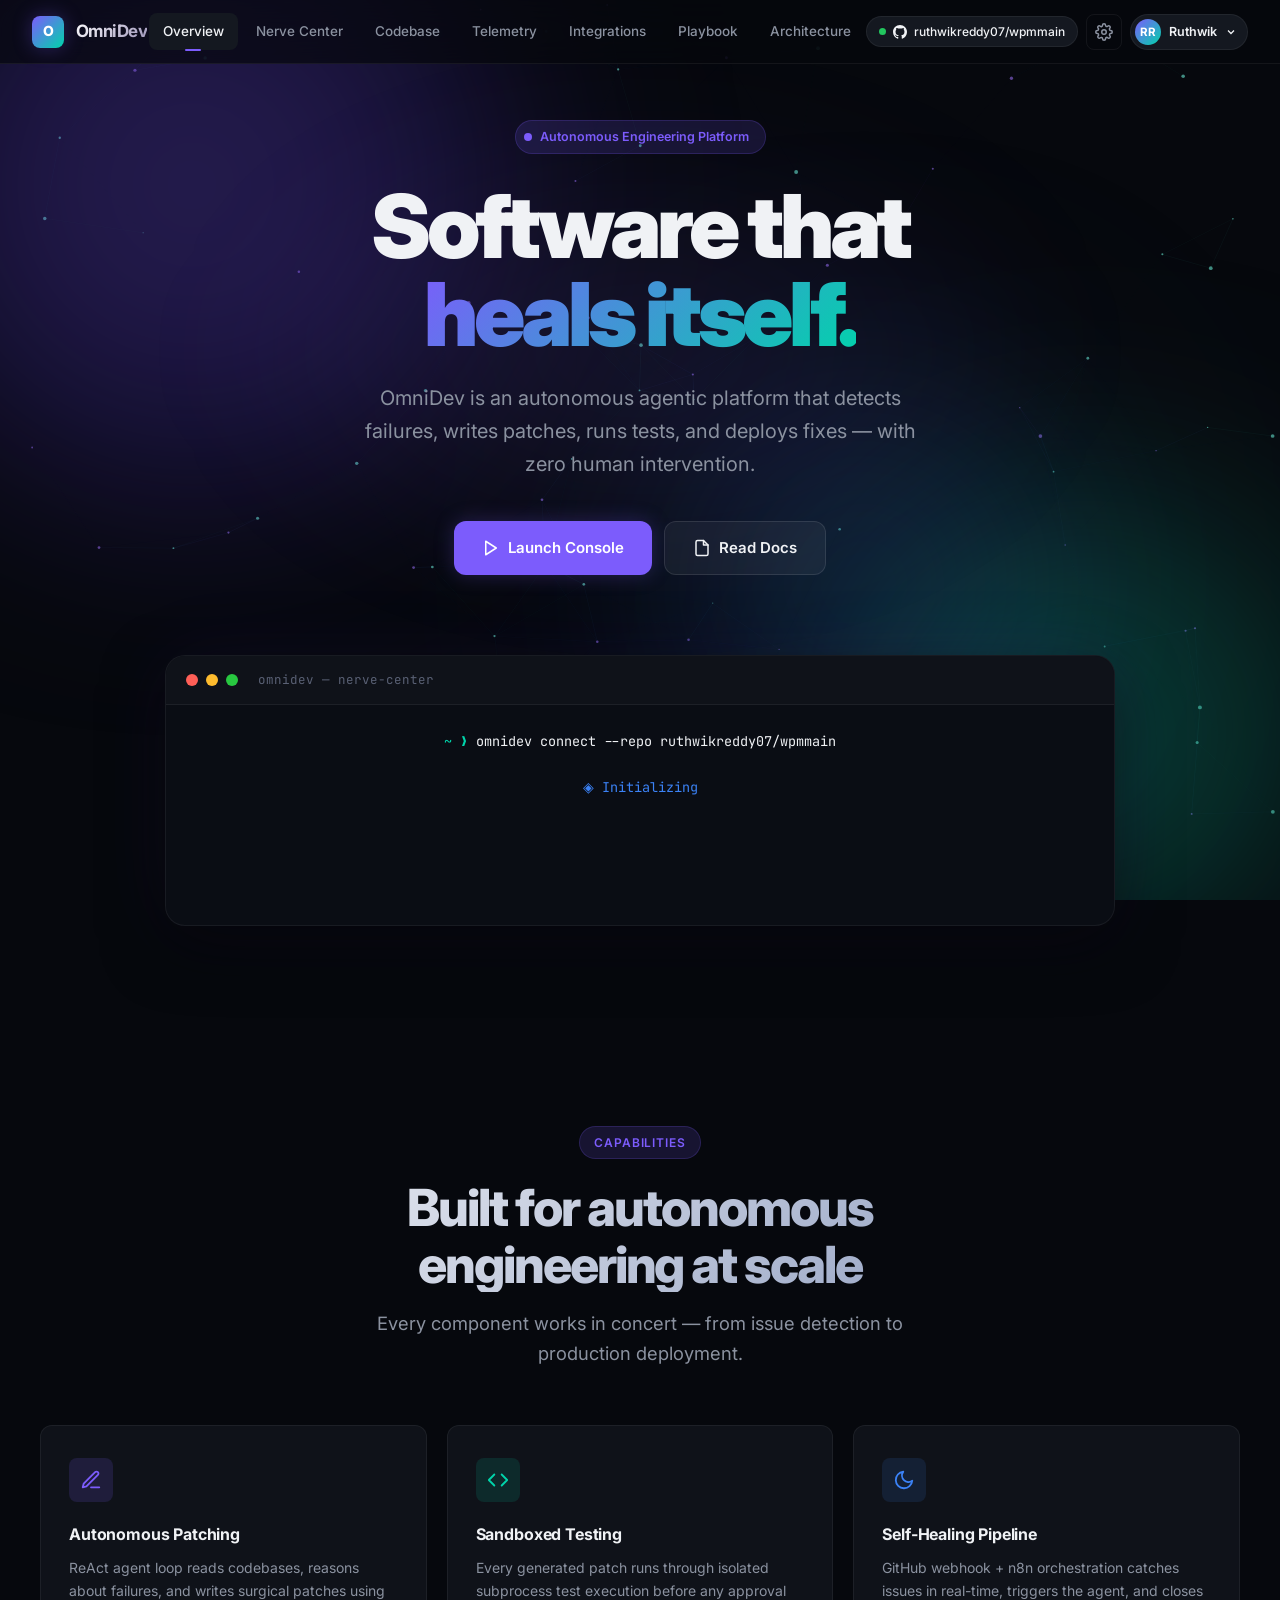
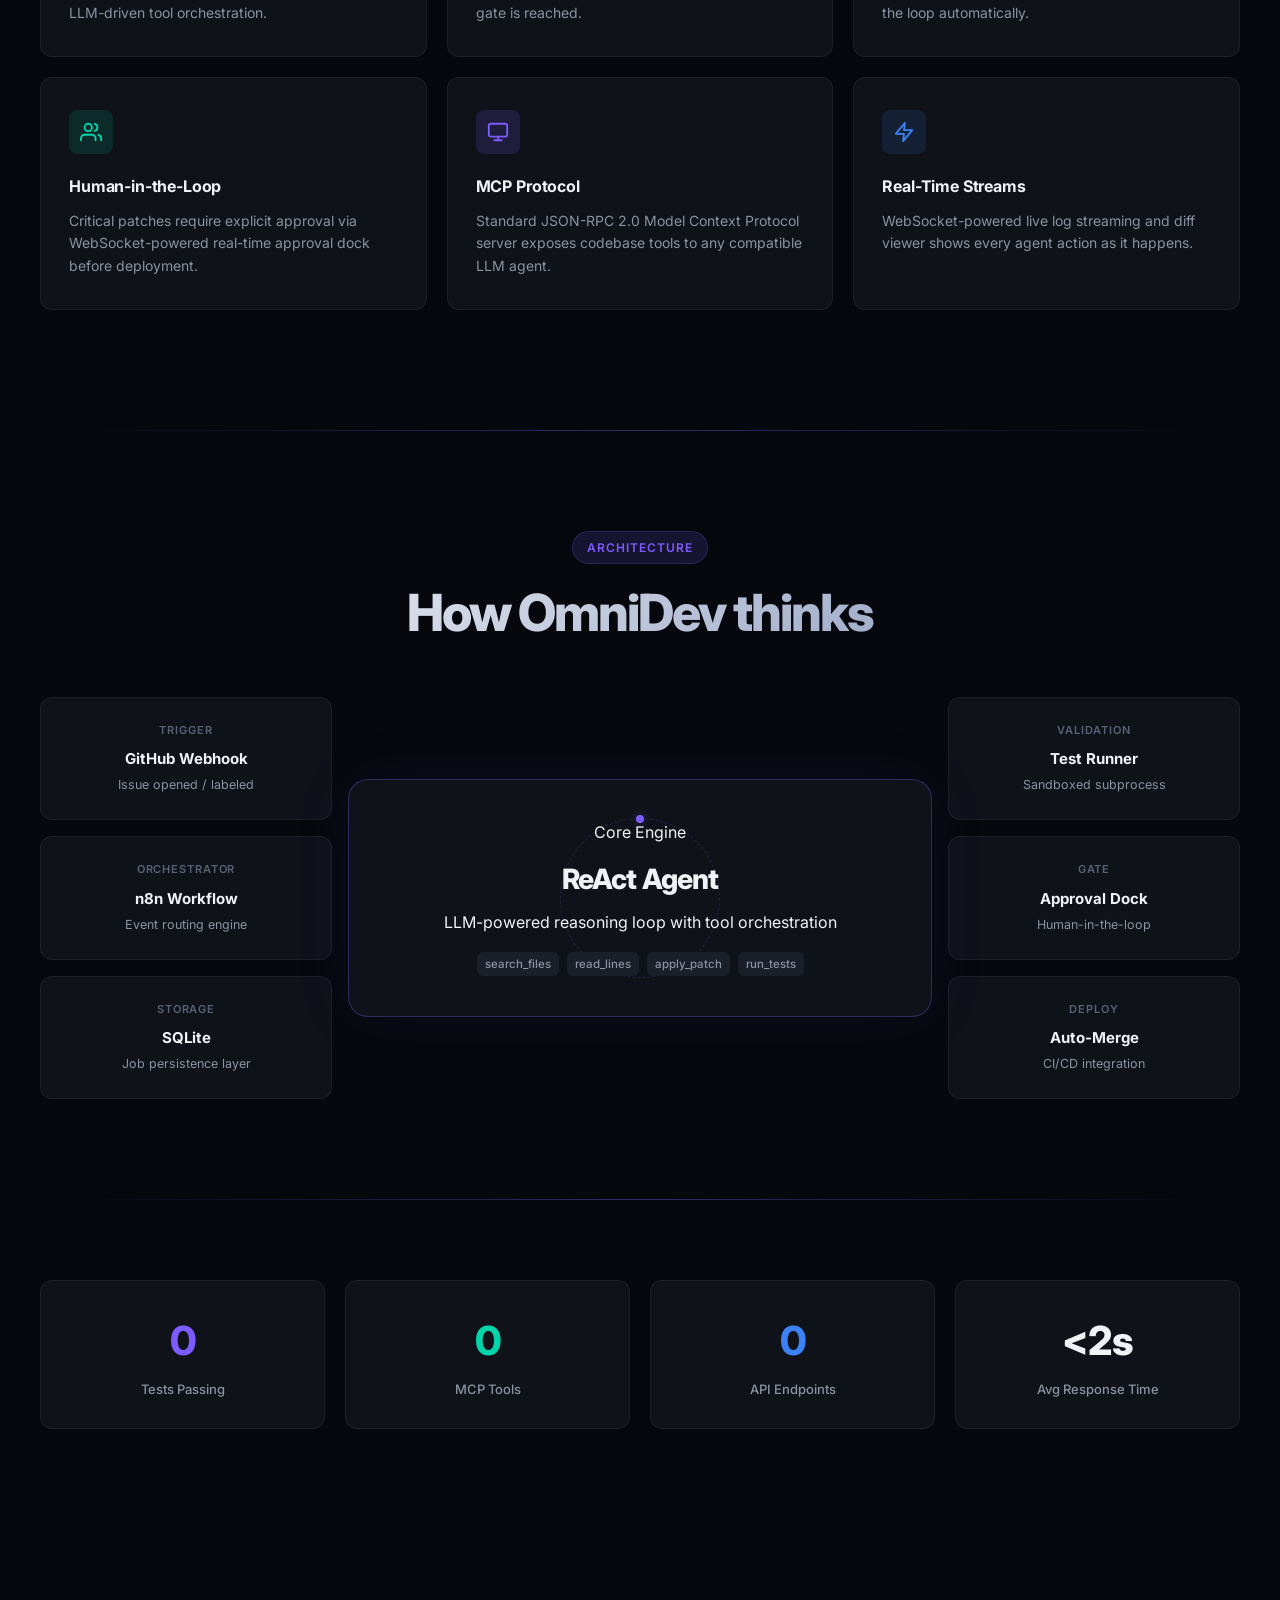
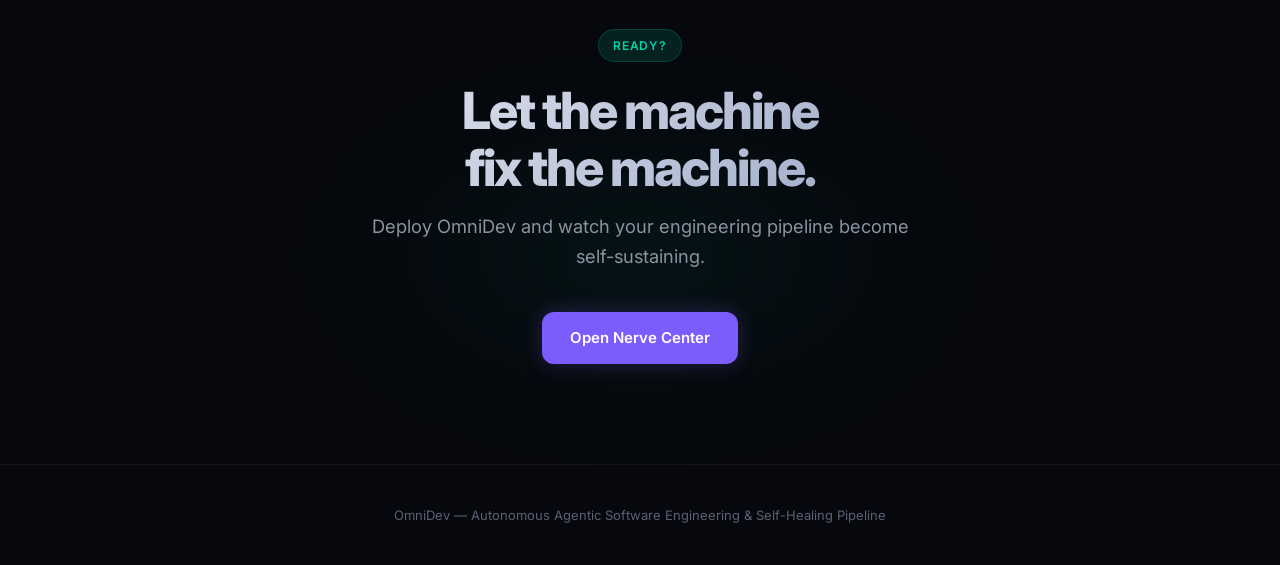
==== static/index.html @ 674824b5 "first commit" ====
<!DOCTYPE html>
<html lang="en">
<head>
<meta charset="UTF-8">
<meta name="viewport" content="width=device-width, initial-scale=1.0">
<title>OmniDev — Autonomous Agentic Software Engineering</title>
<link rel="stylesheet" href="/static/aurora.css">
<style>
.hero {
  min-height: 100vh; display: flex; flex-direction: column;
  align-items: center; justify-content: center; text-align: center;
  padding: 120px 32px 80px; position: relative;
}
.hero-glow {
  position: absolute; top: 10%; left: 50%; transform: translateX(-50%);
  width: 70vw; height: 500px;
  background: radial-gradient(ellipse, rgba(124,92,252,0.12) 0%, transparent 70%);
  filter: blur(60px); pointer-events: none;
}
.hero-badge {
  display: inline-flex; align-items: center; gap: 8px;
  padding: 6px 16px 6px 8px; border-radius: 999px;
  background: var(--accent-soft); border: 1px solid rgba(124,92,252,0.2);
  font-size: 12.5px; font-weight: 600; color: var(--accent);
  margin-bottom: 28px;
  animation: fadeInUp 0.6s var(--ease-out) both;
}
.hero-badge .dot { width: 8px; height: 8px; border-radius: 50%; background: var(--accent); animation: pulse-dot 2s ease infinite; }
.hero h1 {
  font-size: clamp(3rem, 7vw, 5.5rem); font-weight: 900;
  letter-spacing: -0.05em; line-height: 1.0;
  max-width: 900px; margin-bottom: 24px;
  animation: fadeInUp 0.6s var(--ease-out) 0.1s both;
}
.hero h1 .accent-word {
  background: linear-gradient(135deg, var(--accent) 0%, #00d4aa 50%, var(--accent-3) 100%);
  background-size: 200% 200%; animation: gradient-shift 6s ease infinite;
  -webkit-background-clip: text; -webkit-text-fill-color: transparent; background-clip: text;
}
.hero .hero-sub {
  font-size: clamp(1rem, 1.8vw, 1.25rem); color: var(--text-secondary);
  max-width: 580px; line-height: 1.65; margin-bottom: 40px;
  animation: fadeInUp 0.6s var(--ease-out) 0.2s both;
}
.hero-actions {
  display: flex; gap: 12px; flex-wrap: wrap; justify-content: center;
  animation: fadeInUp 0.6s var(--ease-out) 0.3s both;
}
.hero-visual {
  margin-top: 80px; width: 100%; max-width: 950px;
  position: relative;
  animation: fadeInUp 0.8s var(--ease-out) 0.5s both;
}
.terminal-window {
  background: var(--surface-0); border: 1px solid var(--border-subtle);
  border-radius: var(--radius-lg); overflow: hidden;
  box-shadow: var(--shadow-lg), 0 0 80px rgba(124,92,252,0.08);
}
.terminal-bar {
  display: flex; align-items: center; gap: 8px;
  padding: 14px 20px; background: var(--surface-1);
  border-bottom: 1px solid var(--border-subtle);
}
.terminal-dot { width: 12px; height: 12px; border-radius: 50%; }
.terminal-dot-r { background: #ff5f57; }
.terminal-dot-y { background: #febc2e; }
.terminal-dot-g { background: #28c840; }
.terminal-title { margin-left: 12px; font-size: 12.5px; color: var(--text-tertiary); font-family: var(--font-mono); }
.terminal-body {
  padding: 24px 28px; font-family: var(--font-mono); font-size: 13.5px;
  line-height: 1.8; color: var(--text-secondary); min-height: 220px;
}
.terminal-body .prompt { color: var(--accent-2); }
.terminal-body .cmd { color: var(--text-primary); }
.terminal-body .output { color: var(--text-tertiary); }
.terminal-body .success { color: var(--success); }
.terminal-body .info { color: var(--accent-3); }
.cursor-blink {
  display: inline-block; width: 8px; height: 17px;
  background: var(--accent); margin-left: 2px; vertical-align: text-bottom;
  animation: typing-cursor 1s step-end infinite;
}

.features-section { padding: 120px 0; position: relative; }
.features-grid {
  display: grid; grid-template-columns: repeat(3, 1fr); gap: 20px;
  margin-top: 56px;
}
.feature-card {
  background: var(--surface-1); border: 1px solid var(--border-subtle);
  border-radius: var(--radius-md); padding: 32px 28px;
  position: relative; overflow: hidden;
  transition: all var(--transition-base);
}
.feature-card:hover {
  border-color: var(--border-mid); transform: translateY(-4px);
  box-shadow: var(--shadow-md);
}
.feature-card .feature-icon {
  width: 44px; height: 44px; border-radius: var(--radius-sm);
  display: flex; align-items: center; justify-content: center;
  margin-bottom: 20px; position: relative;
}
.feature-card .feature-icon svg { width: 22px; height: 22px; }
.feature-card .feature-icon.purple { background: var(--accent-soft); color: var(--accent); }
.feature-card .feature-icon.teal { background: var(--accent-2-soft); color: var(--accent-2); }
.feature-card .feature-icon.blue { background: rgba(59,130,246,0.12); color: var(--accent-3); }
.feature-card h3 {
  font-size: 16px; font-weight: 700; margin-bottom: 10px; letter-spacing: -0.01em;
}
.feature-card p { font-size: 14px; color: var(--text-secondary); line-height: 1.6; }
.feature-card .feature-shine {
  position: absolute; top: 0; left: -100%; width: 60%; height: 100%;
  background: linear-gradient(90deg, transparent, rgba(255,255,255,0.03), transparent);
  transition: left 0.6s var(--ease-out);
}
.feature-card:hover .feature-shine { left: 120%; }

.arch-section { padding: 100px 0; }
.arch-visual {
  margin-top: 56px;
  display: grid; grid-template-columns: 1fr 2fr 1fr; gap: 16px;
  align-items: center;
}
.arch-node {
  background: var(--surface-1); border: 1px solid var(--border-subtle);
  border-radius: var(--radius-md); padding: 24px 20px; text-align: center;
  transition: all var(--transition-base);
}
.arch-node:hover { border-color: var(--accent); box-shadow: 0 0 20px var(--accent-soft); transform: scale(1.02); }
.arch-node .node-label { font-size: 11px; font-weight: 600; text-transform: uppercase; letter-spacing: 0.08em; color: var(--text-tertiary); margin-bottom: 8px; }
.arch-node .node-title { font-size: 15px; font-weight: 700; margin-bottom: 4px; }
.arch-node .node-desc { font-size: 12.5px; color: var(--text-secondary); }
.arch-center {
  background: var(--surface-1); border: 1px solid rgba(124,92,252,0.3);
  border-radius: var(--radius-lg); padding: 40px; text-align: center;
  position: relative;
  box-shadow: 0 0 60px rgba(124,92,252,0.08);
}
.arch-center .orbit-ring {
  position: absolute; top: 50%; left: 50%; transform: translate(-50%, -50%);
  width: 160px; height: 160px; border: 1px dashed rgba(124,92,252,0.2);
  border-radius: 50%;
}
.arch-center .orbit-dot {
  width: 8px; height: 8px; border-radius: 50%; background: var(--accent);
  position: absolute; top: -4px; left: 50%; margin-left: -4px;
  animation: orbit 8s linear infinite;
  box-shadow: 0 0 10px var(--accent-glow);
}
.arch-col { display: flex; flex-direction: column; gap: 16px; }

.stats-section { padding: 80px 0; }
.stats-row {
  display: grid; grid-template-columns: repeat(4, 1fr); gap: 20px;
}
.stat-card {
  background: var(--surface-1); border: 1px solid var(--border-subtle);
  border-radius: var(--radius-md); padding: 28px 24px; text-align: center;
  transition: all var(--transition-base);
}
.stat-card:hover { border-color: var(--border-mid); transform: translateY(-2px); }
.stat-card .stat-number {
  font-size: 2.5rem; font-weight: 800; letter-spacing: -0.03em;
  margin-bottom: 6px;
}
.stat-card .stat-number.purple { color: var(--accent); }
.stat-card .stat-number.teal { color: var(--accent-2); }
.stat-card .stat-number.blue { color: var(--accent-3); }
.stat-card .stat-number.white { color: var(--text-primary); }
.stat-card .stat-label { font-size: 13px; color: var(--text-secondary); font-weight: 500; }

.cta-section { padding: 120px 0 100px; text-align: center; position: relative; }
.cta-glow {
  position: absolute; bottom: 10%; left: 50%; transform: translateX(-50%);
  width: 50vw; height: 300px;
  background: radial-gradient(ellipse, rgba(0,212,170,0.08) 0%, transparent 70%);
  filter: blur(60px); pointer-events: none;
}

.footer {
  border-top: 1px solid var(--border-subtle);
  padding: 40px 0; text-align: center;
}
.footer p { font-size: 13px; color: var(--text-tertiary); }
.footer a { color: var(--text-secondary); }

@media (max-width: 1024px) {
  .features-grid { grid-template-columns: repeat(2, 1fr); }
  .arch-visual { grid-template-columns: 1fr; }
  .stats-row { grid-template-columns: repeat(2, 1fr); }
}
@media (max-width: 768px) {
  .features-grid { grid-template-columns: 1fr; }
  .stats-row { grid-template-columns: 1fr; }
  .hero { padding: 100px 20px 60px; }
}
</style>
</head>
<body>

<canvas id="aurora-bg"></canvas>

<div class="aurora-mesh">
  <div class="blob blob-1"></div>
  <div class="blob blob-2"></div>
  <div class="blob blob-3"></div>
</div>

<div class="page-wrapper">
  <nav class="topbar">
    <a href="/" class="topbar-brand">
      <div class="brand-icon">O</div>
      <span class="brand-name">OmniDev</span>
    </a>
    <div class="topbar-nav">
      <a href="/" class="active">Overview</a>
      <a href="/console">Nerve Center</a>
      <a href="/workspace">Codebase</a>
      <a href="/analytics">Telemetry</a>
      <a href="/integrations">Integrations</a>
      <a href="/rules">Playbook</a>
      <a href="/docs">Architecture</a>
    </div>
    <div class="topbar-actions">
      <a href="https://github.com/ruthwikreddy07/wpmmain" target="_blank" class="repo-pill" id="landing-repo-pill" title="Connected GitHub Target">
        <span class="badge-dot"></span>
        <svg width="14" height="14" viewBox="0 0 24 24" fill="currentColor"><path d="M12 0c-6.626 0-12 5.373-12 12 0 5.302 3.438 9.8 8.207 11.387.599.111.793-.261.793-.577v-2.234c-3.338.726-4.033-1.416-4.033-1.416-.546-1.387-1.333-1.756-1.333-1.756-1.089-.745.083-.729.083-.729 1.205.084 1.839 1.237 1.839 1.237 1.07 1.834 2.807 1.304 3.492.997.107-.775.418-1.305.762-1.604-2.665-.305-5.467-1.334-5.467-5.931 0-1.311.469-2.381 1.236-3.221-.124-.303-.535-1.524.117-3.176 0 0 1.008-.322 3.301 1.23.957-.266 1.983-.399 3.003-.404 1.02.005 2.047.138 3.006.404 2.291-1.552 3.297-1.23 3.297-1.23.653 1.653.242 2.874.118 3.176.77.84 1.235 1.911 1.235 3.221 0 4.609-2.807 5.624-5.479 5.921.43.372.823 1.102.823 2.222v3.293c0 .319.192.694.801.576 4.765-1.589 8.199-6.086 8.199-11.386 0-6.627-5.373-12-12-12z"/></svg>
        <span>ruthwikreddy07/wpmmain</span>
      </a>
      <a href="/settings" class="btn-icon" title="Platform Settings"><svg width="18" height="18" viewBox="0 0 24 24" fill="none" stroke="currentColor" stroke-width="2" stroke-linecap="round" stroke-linejoin="round"><circle cx="12" cy="12" r="3"/><path d="M19.4 15a1.65 1.65 0 0 0 .33 1.82l.06.06a2 2 0 0 1 0 2.83 2 2 0 0 1-2.83 0l-.06-.06a1.65 1.65 0 0 0-1.82-.33 1.65 1.65 0 0 0-1 1.51V21a2 2 0 0 1-2 2 2 2 0 0 1-2-2v-.09A1.65 1.65 0 0 0 9 19.4a1.65 1.65 0 0 0-1.82.33l-.06.06a2 2 0 0 1-2.83 0 2 2 0 0 1 0-2.83l.06-.06A1.65 1.65 0 0 0 4.68 15a1.65 1.65 0 0 0-1.51-1H3a2 2 0 0 1-2-2 2 2 0 0 1 2-2h.09A1.65 1.65 0 0 0 4.6 9a1.65 1.65 0 0 0-.33-1.82l-.06-.06a2 2 0 0 1 0-2.83 2 2 0 0 1 2.83 0l.06.06A1.65 1.65 0 0 0 9 4.68a1.65 1.65 0 0 0 1-1.51V3a2 2 0 0 1 2-2 2 2 0 0 1 2 2v.09a1.65 1.65 0 0 0 1 1.51 1.65 1.65 0 0 0 1.82-.33l.06-.06a2 2 0 0 1 2.83 0 2 2 0 0 1 0 2.83l-.06.06A1.65 1.65 0 0 0 19.4 9a1.65 1.65 0 0 0 1.51 1H21a2 2 0 0 1 2 2 2 2 0 0 1-2 2h-.09a1.65 1.65 0 0 0-1.51 1z"/></svg></a>
      <div class="user-profile-menu">
        <button class="user-avatar-btn" onclick="toggleUserDropdown(event)">
          <div class="user-avatar-circle">RR</div>
          <span style="font-size:12.5px;font-weight:600;">Ruthwik</span>
          <svg width="12" height="12" viewBox="0 0 24 24" fill="none" stroke="currentColor" stroke-width="2.5"><polyline points="6 9 12 15 18 9"/></svg>
        </button>
        <div id="user-dropdown-panel" class="dropdown-panel" style="display:none;">
          <div style="padding:6px 8px 10px;border-bottom:1px solid var(--border-subtle);margin-bottom:8px;">
            <div style="font-size:13.5px;font-weight:700;">D. Ruthwik Reddy</div>
            <div style="font-size:11.5px;color:var(--text-tertiary);">ruthwikreddy07 • Admin</div>
            <div style="margin-top:6px;"><span class="badge badge-success"><span class="badge-dot"></span>Connected to wpmmain</span></div>
          </div>
          <a href="/settings" class="dropdown-item"><svg width="14" height="14" viewBox="0 0 24 24" fill="none" stroke="currentColor" stroke-width="2"><path d="M20 21v-2a4 4 0 0 0-4-4H8a4 4 0 0 0-4 4v2"/><circle cx="12" cy="7" r="4"/></svg> Account Profile</a>
          <a href="/settings" class="dropdown-item"><svg width="14" height="14" viewBox="0 0 24 24" fill="none" stroke="currentColor" stroke-width="2"><rect x="3" y="11" width="18" height="11" rx="2" ry="2"/><path d="M7 11V7a5 5 0 0 1 10 0v4"/></svg> Repository &amp; Keys</a>
          <a href="https://github.com/ruthwikreddy07/wpmmain" target="_blank" class="dropdown-item"><svg width="14" height="14" viewBox="0 0 24 24" fill="currentColor"><path d="M12 0c-6.626 0-12 5.373-12 12 0 5.302 3.438 9.8 8.207 11.387.599.111.793-.261.793-.577v-2.234c-3.338.726-4.033-1.416-4.033-1.416-.546-1.387-1.333-1.756-1.333-1.756-1.089-.745.083-.729.083-.729 1.205.084 1.839 1.237 1.839 1.237 1.07 1.834 2.807 1.304 3.492.997.107-.775.418-1.305.762-1.604-2.665-.305-5.467-1.334-5.467-5.931 0-1.311.469-2.381 1.236-3.221-.124-.303-.535-1.524.117-3.176 0 0 1.008-.322 3.301 1.23.957-.266 1.983-.399 3.003-.404 1.02.005 2.047.138 3.006.404 2.291-1.552 3.297-1.23 3.297-1.23.653 1.653.242 2.874.118 3.176.77.84 1.235 1.911 1.235 3.221 0 4.609-2.807 5.624-5.479 5.921.43.372.823 1.102.823 2.222v3.293c0 .319.192.694.801.576 4.765-1.589 8.199-6.086 8.199-11.386 0-6.627-5.373-12-12-12z"/></svg> Open GitHub Repo ↗</a>
          <div style="border-top:1px solid var(--border-subtle);margin-top:8px;padding-top:8px;">
            <a href="/auth" class="dropdown-item danger"><svg width="14" height="14" viewBox="0 0 24 24" fill="none" stroke="currentColor" stroke-width="2"><path d="M9 21H5a2 2 0 0 1-2-2V5a2 2 0 0 1 2-2h4"/><polyline points="16 17 21 12 16 7"/><line x1="21" y1="12" x2="9" y2="12"/></svg> Sign Out</a>
          </div>
        </div>
      </div>
    </div>
  </nav>

  <section class="hero">
    <div class="hero-glow"></div>

    <div class="hero-badge">
      <span class="dot"></span>
      Autonomous Engineering Platform
    </div>

    <h1>
      Software that<br>
      <span class="accent-word">heals itself.</span>
    </h1>

    <p class="hero-sub">
      OmniDev is an autonomous agentic platform that detects failures, writes patches,
      runs tests, and deploys fixes — with zero human intervention.
    </p>

    <div class="hero-actions">
      <a href="/console" class="btn btn-primary btn-lg">
        <svg width="18" height="18" viewBox="0 0 24 24" fill="none" stroke="currentColor" stroke-width="2" stroke-linecap="round" stroke-linejoin="round"><polygon points="5 3 19 12 5 21 5 3"/></svg>
        Launch Console
      </a>
      <a href="/docs" class="btn btn-glass btn-lg">
        <svg width="18" height="18" viewBox="0 0 24 24" fill="none" stroke="currentColor" stroke-width="2" stroke-linecap="round" stroke-linejoin="round"><path d="M14 2H6a2 2 0 0 0-2 2v16a2 2 0 0 0 2 2h12a2 2 0 0 0 2-2V8z"/><polyline points="14 2 14 8 20 8"/></svg>
        Read Docs
      </a>
    </div>

    <div class="hero-visual">
      <div class="terminal-window">
        <div class="terminal-bar">
          <span class="terminal-dot terminal-dot-r"></span>
          <span class="terminal-dot terminal-dot-y"></span>
          <span class="terminal-dot terminal-dot-g"></span>
          <span class="terminal-title">omnidev — nerve-center</span>
        </div>
        <div class="terminal-body" id="terminal-output"></div>
      </div>
    </div>
  </section>

  <section class="features-section container">
    <div class="text-center reveal">
      <div class="section-label">Capabilities</div>
    </div>
    <h2 class="section-title text-center reveal reveal-delay-1" style="margin-top:20px;">
      Built for autonomous<br>engineering at scale
    </h2>
    <p class="section-subtitle text-center reveal reveal-delay-2" style="margin: 16px auto 0;">
      Every component works in concert — from issue detection to production deployment.
    </p>

    <div class="features-grid" style="margin-top:56px;">
      <div class="feature-card reveal">
        <div class="feature-shine"></div>
        <div class="feature-icon purple">
          <svg viewBox="0 0 24 24" fill="none" stroke="currentColor" stroke-width="2" stroke-linecap="round" stroke-linejoin="round"><path d="M12 20h9"/><path d="M16.5 3.5a2.121 2.121 0 0 1 3 3L7 19l-4 1 1-4L16.5 3.5z"/></svg>
        </div>
        <h3>Autonomous Patching</h3>
        <p>ReAct agent loop reads codebases, reasons about failures, and writes surgical patches using LLM-driven tool orchestration.</p>
      </div>
      <div class="feature-card reveal reveal-delay-1">
        <div class="feature-shine"></div>
        <div class="feature-icon teal">
          <svg viewBox="0 0 24 24" fill="none" stroke="currentColor" stroke-width="2" stroke-linecap="round" stroke-linejoin="round"><polyline points="16 18 22 12 16 6"/><polyline points="8 6 2 12 8 18"/></svg>
        </div>
        <h3>Sandboxed Testing</h3>
        <p>Every generated patch runs through isolated subprocess test execution before any approval gate is reached.</p>
      </div>
      <div class="feature-card reveal reveal-delay-2">
        <div class="feature-shine"></div>
        <div class="feature-icon blue">
          <svg viewBox="0 0 24 24" fill="none" stroke="currentColor" stroke-width="2" stroke-linecap="round" stroke-linejoin="round"><path d="M21 12.79A9 9 0 1 1 11.21 3 7 7 0 0 0 21 12.79z"/></svg>
        </div>
        <h3>Self-Healing Pipeline</h3>
        <p>GitHub webhook + n8n orchestration catches issues in real-time, triggers the agent, and closes the loop automatically.</p>
      </div>
      <div class="feature-card reveal">
        <div class="feature-shine"></div>
        <div class="feature-icon teal">
          <svg viewBox="0 0 24 24" fill="none" stroke="currentColor" stroke-width="2" stroke-linecap="round" stroke-linejoin="round"><path d="M17 21v-2a4 4 0 0 0-4-4H5a4 4 0 0 0-4 4v2"/><circle cx="9" cy="7" r="4"/><path d="M23 21v-2a4 4 0 0 0-3-3.87"/><path d="M16 3.13a4 4 0 0 1 0 7.75"/></svg>
        </div>
        <h3>Human-in-the-Loop</h3>
        <p>Critical patches require explicit approval via WebSocket-powered real-time approval dock before deployment.</p>
      </div>
      <div class="feature-card reveal reveal-delay-1">
        <div class="feature-shine"></div>
        <div class="feature-icon purple">
          <svg viewBox="0 0 24 24" fill="none" stroke="currentColor" stroke-width="2" stroke-linecap="round" stroke-linejoin="round"><rect x="2" y="3" width="20" height="14" rx="2" ry="2"/><line x1="8" y1="21" x2="16" y2="21"/><line x1="12" y1="17" x2="12" y2="21"/></svg>
        </div>
        <h3>MCP Protocol</h3>
        <p>Standard JSON-RPC 2.0 Model Context Protocol server exposes codebase tools to any compatible LLM agent.</p>
      </div>
      <div class="feature-card reveal reveal-delay-2">
        <div class="feature-shine"></div>
        <div class="feature-icon blue">
          <svg viewBox="0 0 24 24" fill="none" stroke="currentColor" stroke-width="2" stroke-linecap="round" stroke-linejoin="round"><path d="M13 2L3 14h9l-1 8 10-12h-9l1-8z"/></svg>
        </div>
        <h3>Real-Time Streams</h3>
        <p>WebSocket-powered live log streaming and diff viewer shows every agent action as it happens.</p>
      </div>
    </div>
  </section>

  <div class="container"><div class="glow-line"></div></div>

  <section class="arch-section container">
    <div class="text-center reveal">
      <div class="section-label">Architecture</div>
    </div>
    <h2 class="section-title text-center reveal reveal-delay-1" style="margin-top:20px;">
      How OmniDev thinks
    </h2>

    <div class="arch-visual reveal reveal-delay-2">
      <div class="arch-col">
        <div class="arch-node">
          <div class="node-label">Trigger</div>
          <div class="node-title">GitHub Webhook</div>
          <div class="node-desc">Issue opened / labeled</div>
        </div>
        <div class="arch-node">
          <div class="node-label">Orchestrator</div>
          <div class="node-title">n8n Workflow</div>
          <div class="node-desc">Event routing engine</div>
        </div>
        <div class="arch-node">
          <div class="node-label">Storage</div>
          <div class="node-title">SQLite</div>
          <div class="node-desc">Job persistence layer</div>
        </div>
      </div>

      <div class="arch-center">
        <div class="orbit-ring">
          <div class="orbit-dot"></div>
        </div>
        <div style="position:relative;z-index:2;">
          <div class="node-label">Core Engine</div>
          <div style="font-size:28px;font-weight:800;letter-spacing:-0.03em;margin:12px 0 8px;">ReAct Agent</div>
          <div class="node-desc">LLM-powered reasoning loop with tool orchestration</div>
          <div style="display:flex;gap:8px;justify-content:center;margin-top:16px;flex-wrap:wrap;">
            <span class="tag">search_files</span>
            <span class="tag">read_lines</span>
            <span class="tag">apply_patch</span>
            <span class="tag">run_tests</span>
          </div>
        </div>
      </div>

      <div class="arch-col">
        <div class="arch-node">
          <div class="node-label">Validation</div>
          <div class="node-title">Test Runner</div>
          <div class="node-desc">Sandboxed subprocess</div>
        </div>
        <div class="arch-node">
          <div class="node-label">Gate</div>
          <div class="node-title">Approval Dock</div>
          <div class="node-desc">Human-in-the-loop</div>
        </div>
        <div class="arch-node">
          <div class="node-label">Deploy</div>
          <div class="node-title">Auto-Merge</div>
          <div class="node-desc">CI/CD integration</div>
        </div>
      </div>
    </div>
  </section>

  <div class="container"><div class="glow-line"></div></div>

  <section class="stats-section container">
    <div class="stats-row">
      <div class="stat-card reveal">
        <div class="stat-number purple" data-count="17">0</div>
        <div class="stat-label">Tests Passing</div>
      </div>
      <div class="stat-card reveal reveal-delay-1">
        <div class="stat-number teal" data-count="4">0</div>
        <div class="stat-label">MCP Tools</div>
      </div>
      <div class="stat-card reveal reveal-delay-2">
        <div class="stat-number blue" data-count="11">0</div>
        <div class="stat-label">API Endpoints</div>
      </div>
      <div class="stat-card reveal reveal-delay-3">
        <div class="stat-number white">&lt;2s</div>
        <div class="stat-label">Avg Response Time</div>
      </div>
    </div>
  </section>

  <section class="cta-section container">
    <div class="cta-glow"></div>
    <div class="reveal">
      <div class="section-label" style="background:var(--accent-2-soft);color:var(--accent-2);border-color:rgba(0,212,170,0.2);">Ready?</div>
    </div>
    <h2 class="section-title reveal reveal-delay-1" style="margin-top:20px;">
      Let the machine<br>fix the machine.
    </h2>
    <p class="section-subtitle reveal reveal-delay-2" style="margin:16px auto 40px;">
      Deploy OmniDev and watch your engineering pipeline become self-sustaining.
    </p>
    <div class="reveal reveal-delay-3">
      <a href="/console" class="btn btn-primary btn-lg">Open Nerve Center</a>
    </div>
  </section>

  <footer class="footer">
    <div class="container">
      <p>OmniDev — Autonomous Agentic Software Engineering &amp; Self-Healing Pipeline</p>
    </div>
  </footer>
</div>

<script src="/static/api-config.js"></script>
<script src="/static/aurora-canvas.js"></script>
<script>
const lines = [
  { type: 'prompt', text: '~ ❯ ', cmd: 'omnidev connect --repo ruthwikreddy07/wpmmain' },
  { type: 'output', text: '' },
  { type: 'info', text: '  ◈ Initializing ReAct agent loop with Groq (gpt-oss-20b)...' },
  { type: 'info', text: '  ◈ Exposing MCP server over JSON-RPC 2.0...' },
  { type: 'success', text: '  ✓ 4 codebase tools registered (search, read, patch, test)' },
  { type: 'success', text: '  ✓ WebSocket streaming online on port 4000' },
  { type: 'success', text: '  ✓ Webhook synced with ruthwikreddy07/wpmmain' },
  { type: 'output', text: '' },
  { type: 'prompt', text: '~ ❯ ', cmd: 'omnidev verify --suite tests/test_all.py' },
  { type: 'output', text: '' },
  { type: 'info', text: '  ◈ Running sandboxed unit tests...' },
  { type: 'success', text: '  ✓ 17/17 tests passing (sandboxed execution)' },
  { type: 'success', text: '  ✓ Live PR #3 open on ruthwikreddy07/wpmmain' },
  { type: 'output', text: '' },
  { type: 'info', text: '  ◈ Autonomous self-healing pipeline operational.' },
];

const terminal = document.getElementById('terminal-output');
let lineIndex = 0, charIndex = 0;

function typeNext() {
  if (lineIndex >= lines.length) {
    const cursorSpan = document.createElement('span');
    cursorSpan.className = 'cursor-blink';
    terminal.appendChild(cursorSpan);
    return;
  }
  const line = lines[lineIndex];
  if (!line._el) {
    line._el = document.createElement('div');
    line._el.style.minHeight = '22px';
    terminal.appendChild(line._el);
  }
  const fullText = line.type === 'prompt' ? line.text + line.cmd : line.text;
  if (line.type === 'output' || charIndex >= fullText.length) {
    if (line.type === 'prompt') {
      line._el.innerHTML = '<span class="prompt">' + line.text + '</span><span class="cmd">' + line.cmd + '</span>';
    } else if (line.type === 'success') {
      line._el.innerHTML = '<span class="success">' + fullText + '</span>';
    } else if (line.type === 'info') {
      line._el.innerHTML = '<span class="info">' + fullText + '</span>';
    } else {
      line._el.textContent = fullText;
    }
    lineIndex++;
    charIndex = 0;
    setTimeout(typeNext, line.type === 'output' ? 100 : 50);
    return;
  }
  charIndex++;
  const partial = fullText.substring(0, charIndex);
  if (line.type === 'prompt') {
    const promptLen = line.text.length;
    if (charIndex <= promptLen) {
      line._el.innerHTML = '<span class="prompt">' + partial + '</span>';
    } else {
      line._el.innerHTML = '<span class="prompt">' + line.text + '</span><span class="cmd">' + partial.substring(promptLen) + '</span>';
    }
  } else if (line.type === 'success') {
    line._el.innerHTML = '<span class="success">' + partial + '</span>';
  } else if (line.type === 'info') {
    line._el.innerHTML = '<span class="info">' + partial + '</span>';
  } else {
    line._el.textContent = partial;
  }
  setTimeout(typeNext, 20);
}

setTimeout(typeNext, 600);

async function syncRealStats() {
  try {
    const res = await fetch('/api/telemetry');
    const data = await res.json();
    const statCards = document.querySelectorAll('.stat-card');
    if (statCards.length >= 4) {
      statCards[0].querySelector('.stat-number').textContent = '17/17';
      statCards[0].querySelector('.stat-label').textContent = 'Unit Tests Passing';

      statCards[1].querySelector('.stat-number').textContent = '4';
      statCards[1].querySelector('.stat-label').textContent = 'MCP Code Tools';

      statCards[2].querySelector('.stat-number').textContent = data.total_jobs || '6';
      statCards[2].querySelector('.stat-label').textContent = 'Total Jobs Handled';

      statCards[3].querySelector('.stat-number').textContent = (data.pr_count || '1') + ' PR';
      statCards[3].querySelector('.stat-label').textContent = 'Shipped to GitHub';
    }
  } catch(e) {}
}

syncRealStats();
</script>
</body>
</html>
---- static/aurora.css ----
@import url('https://fonts.googleapis.com/css2?family=Inter:wght@300;400;500;600;700;800;900&family=JetBrains+Mono:wght@400;500;600&display=swap');

:root {
  --canvas: #06080d;
  --surface-0: #0a0d14;
  --surface-1: #0f1219;
  --surface-2: #141820;
  --surface-3: #1a1f2a;
  --surface-4: #212735;
  --border-subtle: rgba(255,255,255,0.06);
  --border-mid: rgba(255,255,255,0.1);
  --border-strong: rgba(255,255,255,0.16);
  --text-primary: #f0f2f5;
  --text-secondary: #8b92a0;
  --text-tertiary: #5a6175;
  --accent: #7c5cfc;
  --accent-soft: rgba(124,92,252,0.15);
  --accent-glow: rgba(124,92,252,0.4);
  --accent-2: #00d4aa;
  --accent-2-soft: rgba(0,212,170,0.12);
  --accent-3: #3b82f6;
  --danger: #ef4444;
  --danger-soft: rgba(239,68,68,0.12);
  --warning: #f59e0b;
  --warning-soft: rgba(245,158,11,0.12);
  --success: #22c55e;
  --success-soft: rgba(34,197,94,0.12);
  --radius-sm: 8px;
  --radius-md: 12px;
  --radius-lg: 20px;
  --radius-xl: 28px;
  --font-sans: 'Inter', system-ui, -apple-system, sans-serif;
  --font-mono: 'JetBrains Mono', 'Fira Code', monospace;
  --ease-out: cubic-bezier(0.16, 1, 0.3, 1);
  --ease-spring: cubic-bezier(0.34, 1.56, 0.64, 1);
  --transition-fast: 150ms var(--ease-out);
  --transition-base: 250ms var(--ease-out);
  --transition-slow: 400ms var(--ease-out);
  --shadow-sm: 0 2px 8px rgba(0,0,0,0.3);
  --shadow-md: 0 8px 32px rgba(0,0,0,0.4);
  --shadow-lg: 0 20px 60px rgba(0,0,0,0.5);
  --shadow-glow: 0 0 40px var(--accent-glow);
}

*, *::before, *::after { box-sizing: border-box; margin: 0; padding: 0; }

html {
  font-size: 16px;
  scroll-behavior: smooth;
  -webkit-font-smoothing: antialiased;
  -moz-osx-font-smoothing: grayscale;
}

body {
  font-family: var(--font-sans);
  background: var(--canvas);
  color: var(--text-primary);
  line-height: 1.6;
  overflow-x: hidden;
  min-height: 100vh;
}

::-webkit-scrollbar { width: 6px; }
::-webkit-scrollbar-track { background: transparent; }
::-webkit-scrollbar-thumb { background: var(--surface-3); border-radius: 3px; }
::-webkit-scrollbar-thumb:hover { background: var(--surface-4); }

::selection { background: var(--accent-soft); color: var(--text-primary); }

a { color: var(--accent); text-decoration: none; transition: color var(--transition-fast); }
a:hover { color: #9b82fc; }

canvas#aurora-bg { position: fixed; top: 0; left: 0; width: 100%; height: 100%; z-index: 0; pointer-events: none; }

.page-wrapper { position: relative; z-index: 1; min-height: 100vh; }

.aurora-mesh {
  position: fixed; top: 0; left: 0; width: 100%; height: 100%;
  z-index: 0; pointer-events: none; overflow: hidden;
}
.aurora-mesh .blob {
  position: absolute; border-radius: 50%;
  filter: blur(100px); opacity: 0.3;
  mix-blend-mode: screen;
  animation-iteration-count: infinite;
  animation-direction: alternate;
  animation-timing-function: cubic-bezier(0.37, 0, 0.63, 1);
  will-change: transform;
}
.aurora-mesh .blob-1 {
  width: 50vw; height: 50vw;
  background: radial-gradient(circle, #7c5cfc 0%, #3b1f9e 70%);
  top: -15%; left: -10%;
  animation: drift-a 20s infinite alternate;
}
.aurora-mesh .blob-2 {
  width: 40vw; height: 40vw;
  background: radial-gradient(circle, #00d4aa 0%, #0a5c4a 70%);
  bottom: -10%; right: -5%;
  animation: drift-b 25s infinite alternate;
}
.aurora-mesh .blob-3 {
  width: 35vw; height: 35vw;
  background: radial-gradient(circle, #3b82f6 0%, #1a3a7a 70%);
  top: 40%; left: 50%;
  animation: drift-c 18s infinite alternate;
  opacity: 0.2;
}

@keyframes drift-a {
  0% { transform: translate(0,0) scale(1); }
  50% { transform: translate(20vw,15vh) scale(1.15); }
  100% { transform: translate(5vw,30vh) scale(0.9); }
}
@keyframes drift-b {
  0% { transform: translate(0,0) scale(1); }
  50% { transform: translate(-15vw,-20vh) scale(1.2); }
  100% { transform: translate(-25vw,5vh) scale(0.85); }
}
@keyframes drift-c {
  0% { transform: translate(0,0) scale(0.9); }
  50% { transform: translate(10vw,-20vh) scale(1.1); }
  100% { transform: translate(-15vw,10vh) scale(1.05); }
}

.topbar {
  position: fixed; top: 0; left: 0; right: 0; z-index: 100;
  height: 64px;
  display: flex; align-items: center; justify-content: space-between;
  padding: 0 32px;
  background: rgba(6,8,13,0.7);
  backdrop-filter: blur(20px); -webkit-backdrop-filter: blur(20px);
  border-bottom: 1px solid var(--border-subtle);
  transition: background var(--transition-base);
}
.topbar.scrolled { background: rgba(6,8,13,0.92); }

.topbar-brand {
  display: flex; align-items: center; gap: 12px;
  text-decoration: none; color: var(--text-primary);
}
.topbar-brand .brand-icon {
  width: 32px; height: 32px; border-radius: var(--radius-sm);
  background: linear-gradient(135deg, var(--accent), #00d4aa);
  display: flex; align-items: center; justify-content: center;
  font-weight: 800; font-size: 14px; color: #fff;
  box-shadow: 0 0 20px rgba(124,92,252,0.3);
}
.topbar-brand .brand-name {
  font-size: 17px; font-weight: 700; letter-spacing: -0.03em;
  background: linear-gradient(135deg, #fff 0%, #9b92b8 100%);
  -webkit-background-clip: text; -webkit-text-fill-color: transparent;
  background-clip: text;
}

.topbar-nav { display: flex; align-items: center; gap: 4px; }
.topbar-nav a {
  padding: 8px 14px; border-radius: var(--radius-sm);
  font-size: 13.5px; font-weight: 500;
  color: var(--text-secondary);
  transition: all var(--transition-fast);
  position: relative;
}
.topbar-nav a:hover { color: var(--text-primary); background: var(--surface-2); }
.topbar-nav a.active {
  color: var(--text-primary); background: var(--surface-2);
}
.topbar-nav a.active::after {
  content: ''; position: absolute; bottom: -1px; left: 50%; transform: translateX(-50%);
  width: 16px; height: 2px; border-radius: 1px;
  background: var(--accent);
}

.topbar-actions { display: flex; align-items: center; gap: 8px; }

.btn {
  display: inline-flex; align-items: center; gap: 8px;
  padding: 10px 20px; border-radius: var(--radius-sm);
  font-size: 13.5px; font-weight: 600; font-family: var(--font-sans);
  border: none; cursor: pointer;
  transition: all var(--transition-fast);
  text-decoration: none;
}
.btn-primary {
  background: var(--accent); color: #fff;
  box-shadow: 0 0 20px rgba(124,92,252,0.25);
}
.btn-primary:hover {
  background: #8d6ffd;
  box-shadow: 0 0 30px rgba(124,92,252,0.4);
  transform: translateY(-1px);
}
.btn-ghost {
  background: transparent; color: var(--text-secondary);
  border: 1px solid var(--border-mid);
}
.btn-ghost:hover {
  background: var(--surface-2); color: var(--text-primary);
  border-color: var(--border-strong);
}
.btn-glass {
  background: rgba(255,255,255,0.05); color: var(--text-primary);
  border: 1px solid var(--border-mid);
  backdrop-filter: blur(10px);
}
.btn-glass:hover {
  background: rgba(255,255,255,0.1);
  border-color: var(--border-strong);
  transform: translateY(-1px);
}
.btn-sm { padding: 6px 14px; font-size: 12.5px; }
.btn-lg { padding: 14px 28px; font-size: 15px; border-radius: var(--radius-md); }
.btn-icon {
  width: 36px; height: 36px; padding: 0;
  display: flex; align-items: center; justify-content: center;
  border-radius: var(--radius-sm);
  background: transparent; border: 1px solid var(--border-subtle);
  color: var(--text-secondary); cursor: pointer;
  transition: all var(--transition-fast);
}
.btn-icon:hover { background: var(--surface-2); color: var(--text-primary); border-color: var(--border-mid); }

.card {
  background: var(--surface-1);
  border: 1px solid var(--border-subtle);
  border-radius: var(--radius-md);
  padding: 24px;
  position: relative;
  transition: all var(--transition-base);
}
.card::before {
  content: ''; position: absolute; inset: 0;
  border-radius: var(--radius-md); padding: 1px;
  background: linear-gradient(to bottom, rgba(255,255,255,0.08), rgba(255,255,255,0.01));
  -webkit-mask: linear-gradient(#fff 0 0) content-box, linear-gradient(#fff 0 0);
  -webkit-mask-composite: xor; mask-composite: exclude;
  pointer-events: none; opacity: 0;
  transition: opacity var(--transition-base);
}
.card:hover { border-color: var(--border-mid); transform: translateY(-2px); }
.card:hover::before { opacity: 1; }

.card-glass {
  background: rgba(255,255,255,0.03);
  backdrop-filter: blur(16px); -webkit-backdrop-filter: blur(16px);
  border: 1px solid var(--border-subtle);
  border-radius: var(--radius-lg);
  box-shadow: inset 0 1px 0 rgba(255,255,255,0.06);
}

.section-label {
  display: inline-flex; align-items: center; gap: 8px;
  padding: 6px 14px; border-radius: 999px;
  font-size: 12px; font-weight: 600; letter-spacing: 0.08em; text-transform: uppercase;
  color: var(--accent);
  background: var(--accent-soft);
  border: 1px solid rgba(124,92,252,0.2);
}

.section-title {
  font-size: clamp(2rem, 4vw, 3.5rem);
  font-weight: 800; letter-spacing: -0.04em;
  line-height: 1.1;
  background: linear-gradient(135deg, #fff 0%, #7c8db5 100%);
  -webkit-background-clip: text; -webkit-text-fill-color: transparent;
  background-clip: text;
}

.section-subtitle {
  font-size: clamp(1rem, 1.5vw, 1.15rem);
  color: var(--text-secondary); line-height: 1.65;
  max-width: 540px;
}

.stat-value {
  font-size: 2rem; font-weight: 800;
  letter-spacing: -0.03em;
  font-variant-numeric: tabular-nums;
}

.badge {
  display: inline-flex; align-items: center; gap: 5px;
  padding: 3px 10px; border-radius: 999px;
  font-size: 11.5px; font-weight: 600;
}
.badge-success { background: var(--success-soft); color: var(--success); }
.badge-warning { background: var(--warning-soft); color: var(--warning); }
.badge-danger { background: var(--danger-soft); color: var(--danger); }
.badge-info { background: var(--accent-soft); color: var(--accent); }
.badge-neutral { background: var(--surface-3); color: var(--text-secondary); }

.badge-dot {
  width: 6px; height: 6px; border-radius: 50%;
  background: currentColor;
  animation: pulse-dot 2s ease infinite;
}
@keyframes pulse-dot {
  0%, 100% { opacity: 1; transform: scale(1); }
  50% { opacity: 0.5; transform: scale(0.8); }
}

.mono { font-family: var(--font-mono); }

.input {
  width: 100%; padding: 10px 14px;
  background: var(--surface-0); border: 1px solid var(--border-subtle);
  border-radius: var(--radius-sm);
  color: var(--text-primary); font-family: var(--font-sans); font-size: 14px;
  outline: none; transition: all var(--transition-fast);
}
.input:focus { border-color: var(--accent); box-shadow: 0 0 0 3px var(--accent-soft); }
.input::placeholder { color: var(--text-tertiary); }

.input-mono {
  font-family: var(--font-mono); font-size: 13px;
  background: var(--surface-0); border: 1px solid var(--border-subtle);
}

.divider { height: 1px; background: var(--border-subtle); margin: 20px 0; }

.container { max-width: 1200px; margin: 0 auto; padding: 0 32px; }
.container-lg { max-width: 1400px; margin: 0 auto; padding: 0 32px; }
.container-sm { max-width: 800px; margin: 0 auto; padding: 0 32px; }

.content-offset { padding-top: 96px; }

.grid-2 { display: grid; grid-template-columns: repeat(2, 1fr); gap: 20px; }
.grid-3 { display: grid; grid-template-columns: repeat(3, 1fr); gap: 20px; }
.grid-4 { display: grid; grid-template-columns: repeat(4, 1fr); gap: 16px; }

.flex { display: flex; }
.flex-col { flex-direction: column; }
.items-center { align-items: center; }
.justify-between { justify-content: space-between; }
.justify-center { justify-content: center; }
.gap-4 { gap: 4px; } .gap-8 { gap: 8px; } .gap-12 { gap: 12px; }
.gap-16 { gap: 16px; } .gap-20 { gap: 20px; } .gap-24 { gap: 24px; }
.gap-32 { gap: 32px; } .gap-48 { gap: 48px; } .gap-64 { gap: 64px; }
.text-center { text-align: center; }

.reveal {
  opacity: 0; transform: translateY(30px);
  transition: opacity 0.7s var(--ease-out), transform 0.7s var(--ease-out);
}
.reveal.visible { opacity: 1; transform: translateY(0); }
.reveal-delay-1 { transition-delay: 0.1s; }
.reveal-delay-2 { transition-delay: 0.2s; }
.reveal-delay-3 { transition-delay: 0.3s; }
.reveal-delay-4 { transition-delay: 0.4s; }

@keyframes fadeInUp {
  from { opacity: 0; transform: translateY(24px); }
  to { opacity: 1; transform: translateY(0); }
}
@keyframes fadeIn {
  from { opacity: 0; }
  to { opacity: 1; }
}
@keyframes slideInLeft {
  from { opacity: 0; transform: translateX(-20px); }
  to { opacity: 1; transform: translateX(0); }
}
@keyframes slideInRight {
  from { opacity: 0; transform: translateX(20px); }
  to { opacity: 1; transform: translateX(0); }
}
@keyframes float {
  0%, 100% { transform: translateY(0); }
  50% { transform: translateY(-8px); }
}
@keyframes shimmer {
  0% { background-position: -200% 0; }
  100% { background-position: 200% 0; }
}
@keyframes spin { to { transform: rotate(360deg); } }
@keyframes glow-pulse {
  0%, 100% { box-shadow: 0 0 20px rgba(124,92,252,0.2); }
  50% { box-shadow: 0 0 40px rgba(124,92,252,0.4); }
}
@keyframes typing-cursor {
  0%, 100% { opacity: 1; }
  50% { opacity: 0; }
}
@keyframes gradient-shift {
  0% { background-position: 0% 50%; }
  50% { background-position: 100% 50%; }
  100% { background-position: 0% 50%; }
}
@keyframes scan-line {
  0% { top: -2px; }
  100% { top: 100%; }
}
@keyframes orbit {
  from { transform: rotate(0deg) translateX(60px) rotate(0deg); }
  to { transform: rotate(360deg) translateX(60px) rotate(-360deg); }
}

.animate-in { animation: fadeInUp 0.6s var(--ease-out) both; }
.animate-in-1 { animation-delay: 0.05s; }
.animate-in-2 { animation-delay: 0.1s; }
.animate-in-3 { animation-delay: 0.15s; }
.animate-in-4 { animation-delay: 0.2s; }
.animate-in-5 { animation-delay: 0.25s; }
.animate-in-6 { animation-delay: 0.3s; }

.glow-line {
  height: 1px;
  background: linear-gradient(90deg, transparent, var(--accent), transparent);
  opacity: 0.4;
}

.text-gradient {
  background: linear-gradient(135deg, #fff 0%, #7c8db5 100%);
  -webkit-background-clip: text; -webkit-text-fill-color: transparent;
  background-clip: text;
}
.text-gradient-accent {
  background: linear-gradient(135deg, var(--accent) 0%, var(--accent-2) 100%);
  -webkit-background-clip: text; -webkit-text-fill-color: transparent;
  background-clip: text;
}

.sidebar-layout {
  display: grid;
  grid-template-columns: 260px 1fr;
  min-height: calc(100vh - 64px);
}
.sidebar {
  position: sticky; top: 64px;
  height: calc(100vh - 64px);
  border-right: 1px solid var(--border-subtle);
  padding: 20px 16px;
  background: rgba(10,13,20,0.6);
  backdrop-filter: blur(10px);
  overflow-y: auto;
}
.sidebar-section { margin-bottom: 24px; }
.sidebar-section-title {
  font-size: 11px; font-weight: 600; text-transform: uppercase;
  letter-spacing: 0.08em; color: var(--text-tertiary);
  padding: 0 12px; margin-bottom: 8px;
}
.sidebar-item {
  display: flex; align-items: center; gap: 10px;
  padding: 8px 12px; border-radius: var(--radius-sm);
  font-size: 13.5px; color: var(--text-secondary);
  cursor: pointer; transition: all var(--transition-fast);
  text-decoration: none;
}
.sidebar-item:hover { background: var(--surface-2); color: var(--text-primary); }
.sidebar-item.active { background: var(--accent-soft); color: var(--accent); }
.sidebar-item svg { width: 16px; height: 16px; opacity: 0.7; flex-shrink: 0; }
.sidebar-item.active svg { opacity: 1; }

.main-content { padding: 28px 32px; }

.page-header {
  display: flex; align-items: center; justify-content: space-between;
  margin-bottom: 28px; padding-bottom: 20px;
  border-bottom: 1px solid var(--border-subtle);
}
.page-title { font-size: 1.5rem; font-weight: 700; letter-spacing: -0.02em; }
.page-description { font-size: 14px; color: var(--text-secondary); margin-top: 4px; }

.code-block {
  background: var(--surface-0);
  border: 1px solid var(--border-subtle);
  border-radius: var(--radius-sm);
  padding: 16px 20px;
  font-family: var(--font-mono); font-size: 13px;
  line-height: 1.7; color: var(--text-secondary);
  overflow-x: auto;
  position: relative;
}
.code-block .line-num { color: var(--text-tertiary); user-select: none; min-width: 2.5em; display: inline-block; }
.code-block .keyword { color: #c084fc; }
.code-block .string { color: #34d399; }
.code-block .func { color: #60a5fa; }
.code-block .comment { color: var(--text-tertiary); font-style: italic; }
.code-block .type { color: #fbbf24; }

.table-wrap {
  background: var(--surface-1);
  border: 1px solid var(--border-subtle);
  border-radius: var(--radius-md);
  overflow: hidden;
}
.table-wrap table { width: 100%; border-collapse: collapse; }
.table-wrap th {
  padding: 12px 16px; text-align: left;
  font-size: 11.5px; font-weight: 600; text-transform: uppercase;
  letter-spacing: 0.06em; color: var(--text-tertiary);
  background: var(--surface-0); border-bottom: 1px solid var(--border-subtle);
}
.table-wrap td {
  padding: 12px 16px; font-size: 13.5px;
  border-bottom: 1px solid var(--border-subtle);
  color: var(--text-secondary);
}
.table-wrap tr:last-child td { border-bottom: none; }
.table-wrap tr:hover td { background: var(--surface-0); }

.empty-state {
  display: flex; flex-direction: column; align-items: center; justify-content: center;
  padding: 60px 20px; text-align: center;
}
.empty-state svg { width: 48px; height: 48px; color: var(--text-tertiary); margin-bottom: 16px; }
.empty-state .empty-title { font-size: 16px; font-weight: 600; margin-bottom: 6px; }
.empty-state .empty-desc { font-size: 14px; color: var(--text-secondary); }

.tooltip {
  position: relative;
}
.tooltip::after {
  content: attr(data-tip);
  position: absolute; bottom: 100%; left: 50%; transform: translateX(-50%) translateY(4px);
  padding: 6px 10px; border-radius: 6px;
  background: var(--surface-3); color: var(--text-primary);
  font-size: 12px; white-space: nowrap;
  opacity: 0; pointer-events: none;
  transition: all var(--transition-fast);
}
.tooltip:hover::after { opacity: 1; transform: translateX(-50%) translateY(-6px); }

.spinner {
  width: 18px; height: 18px; border: 2px solid var(--border-mid);
  border-top-color: var(--accent);
  border-radius: 50%; animation: spin 0.7s linear infinite;
}

.tag {
  display: inline-flex; align-items: center; gap: 4px;
  padding: 3px 8px; border-radius: 6px;
  font-size: 11.5px; font-weight: 500;
  background: var(--surface-3); color: var(--text-secondary);
}

.toggle-group {
  display: inline-flex; background: var(--surface-0);
  border: 1px solid var(--border-subtle); border-radius: var(--radius-sm);
  overflow: hidden;
}
.toggle-group button {
  padding: 8px 16px; border: none; background: transparent;
  font-family: var(--font-sans); font-size: 13px; font-weight: 500;
  color: var(--text-secondary); cursor: pointer;
  transition: all var(--transition-fast);
}
.toggle-group button.active {
  background: var(--surface-3); color: var(--text-primary);
}
.toggle-group button:hover:not(.active) { color: var(--text-primary); }

.progress-bar {
  height: 4px; background: var(--surface-3); border-radius: 2px;
  overflow: hidden;
}
.progress-bar .fill {
  height: 100%; border-radius: 2px;
  background: linear-gradient(90deg, var(--accent), var(--accent-2));
  transition: width 0.6s var(--ease-out);
}

.repo-pill {
  display: inline-flex; align-items: center; gap: 7px;
  padding: 5px 12px; border-radius: 999px;
  background: var(--surface-2); border: 1px solid var(--border-subtle);
  color: var(--text-primary); font-size: 12px; font-weight: 500;
  text-decoration: none; transition: all var(--transition-fast);
}
.repo-pill:hover { border-color: var(--accent); color: #fff; background: var(--surface-3); }
.repo-pill .badge-dot { width: 7px; height: 7px; border-radius: 50%; background: #22c55e; }

.user-profile-menu { position: relative; }
.user-avatar-btn {
  display: inline-flex; align-items: center; gap: 8px;
  padding: 4px 10px 4px 4px; border-radius: 999px;
  background: var(--surface-2); border: 1px solid var(--border-subtle);
  cursor: pointer; color: var(--text-primary); font-family: var(--font-sans);
  transition: all var(--transition-fast);
}
.user-avatar-btn:hover { border-color: var(--border-mid); background: var(--surface-3); }
.user-avatar-circle {
  width: 26px; height: 26px; border-radius: 50%;
  background: linear-gradient(135deg, var(--accent), #00d4aa);
  display: flex; align-items: center; justify-content: center;
  font-weight: 700; font-size: 11.5px; color: #fff;
}
.dropdown-panel {
  position: absolute; top: calc(100% + 8px); right: 0;
  width: 250px; background: rgba(15,18,25,0.96);
  backdrop-filter: blur(20px); -webkit-backdrop-filter: blur(20px);
  border: 1px solid var(--border-mid); border-radius: var(--radius-md);
  box-shadow: var(--shadow-lg), 0 0 40px rgba(0,0,0,0.6);
  padding: 10px; z-index: 1000;
  animation: fadeIn 0.2s var(--ease-out);
}
.dropdown-item {
  display: flex; align-items: center; gap: 10px;
  padding: 8px 12px; border-radius: 6px;
  font-size: 13px; color: var(--text-secondary);
  text-decoration: none; transition: all var(--transition-fast);
  cursor: pointer;
}
.dropdown-item:hover { background: var(--surface-2); color: var(--text-primary); }
.dropdown-item.danger:hover { background: var(--danger-soft); color: var(--danger); }

@media (max-width: 1024px) {
  .sidebar-layout { grid-template-columns: 1fr; }
  .sidebar { display: none; }
  .grid-3 { grid-template-columns: repeat(2, 1fr); }
  .grid-4 { grid-template-columns: repeat(2, 1fr); }
  .topbar-nav { display: none; }
}
@media (max-width: 768px) {
  .grid-2, .grid-3, .grid-4 { grid-template-columns: 1fr; }
  .container, .container-lg { padding: 0 16px; }
  .topbar { padding: 0 16px; }
}
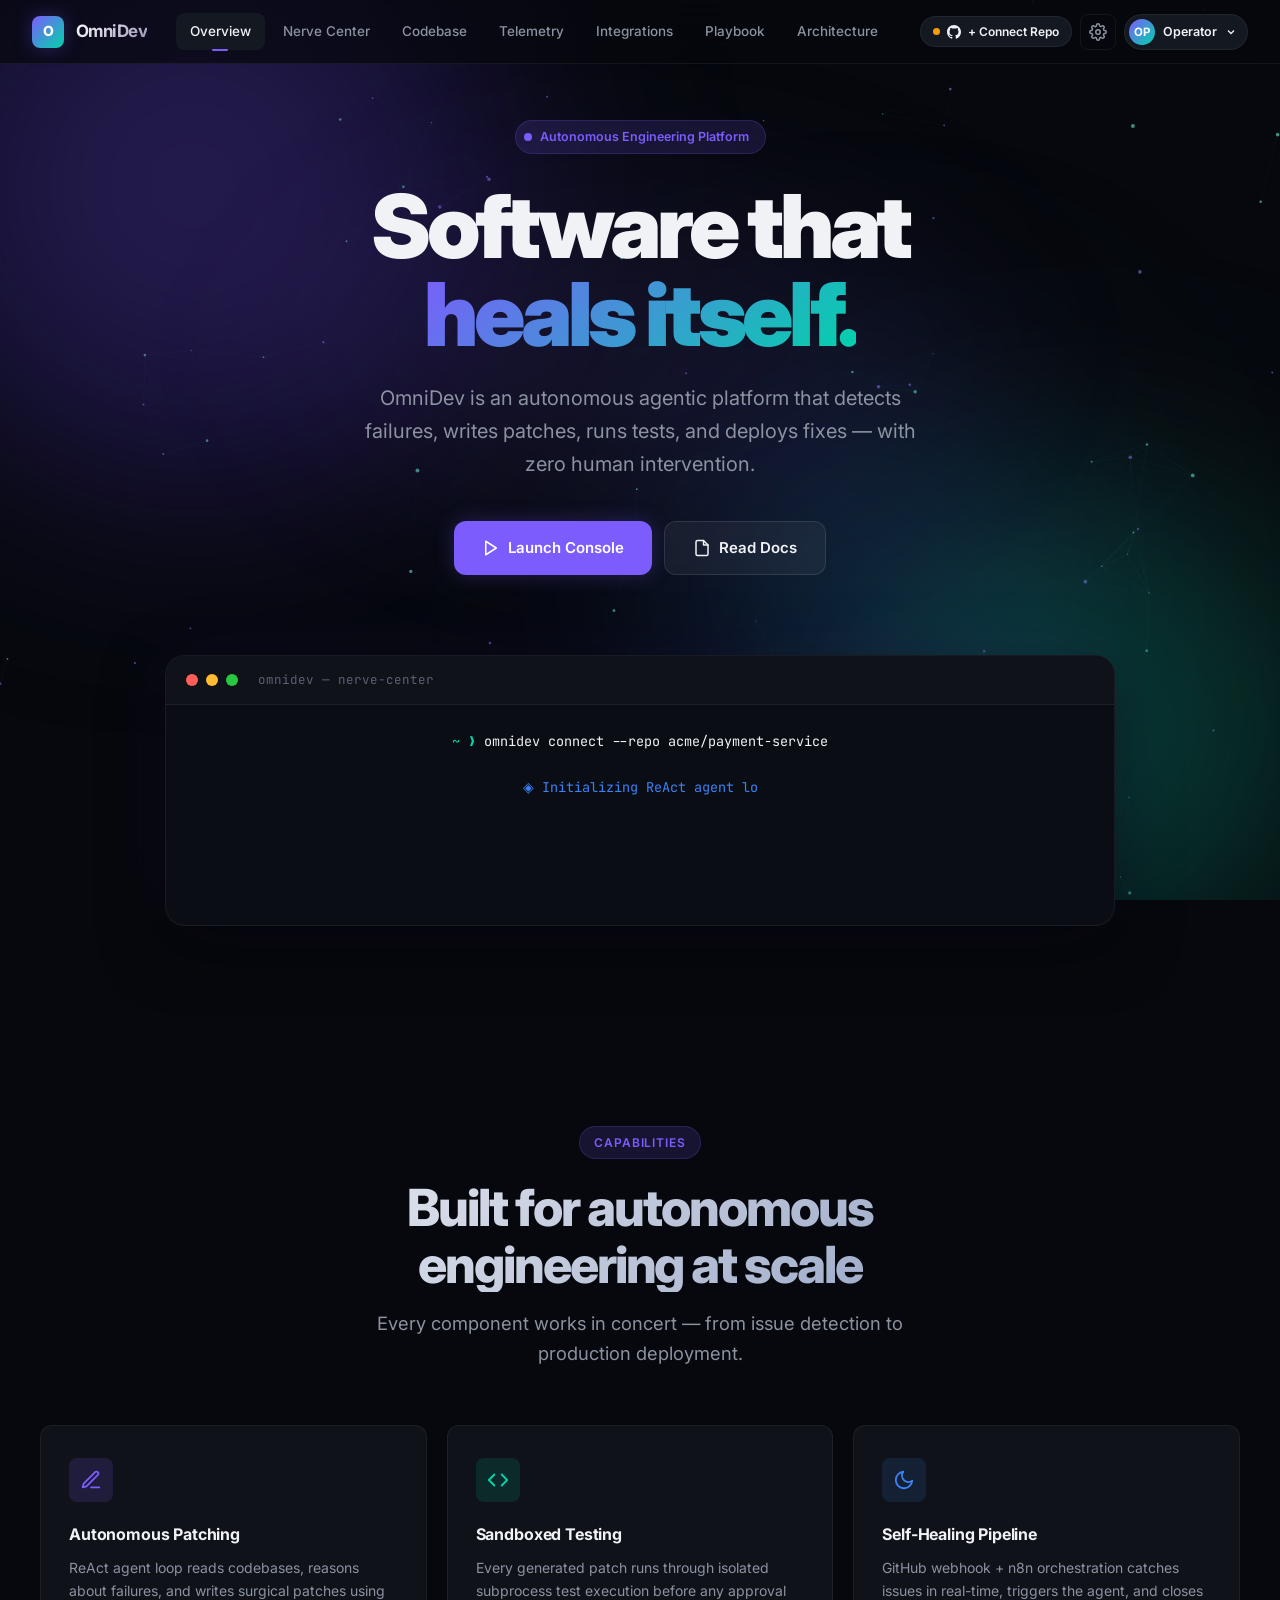
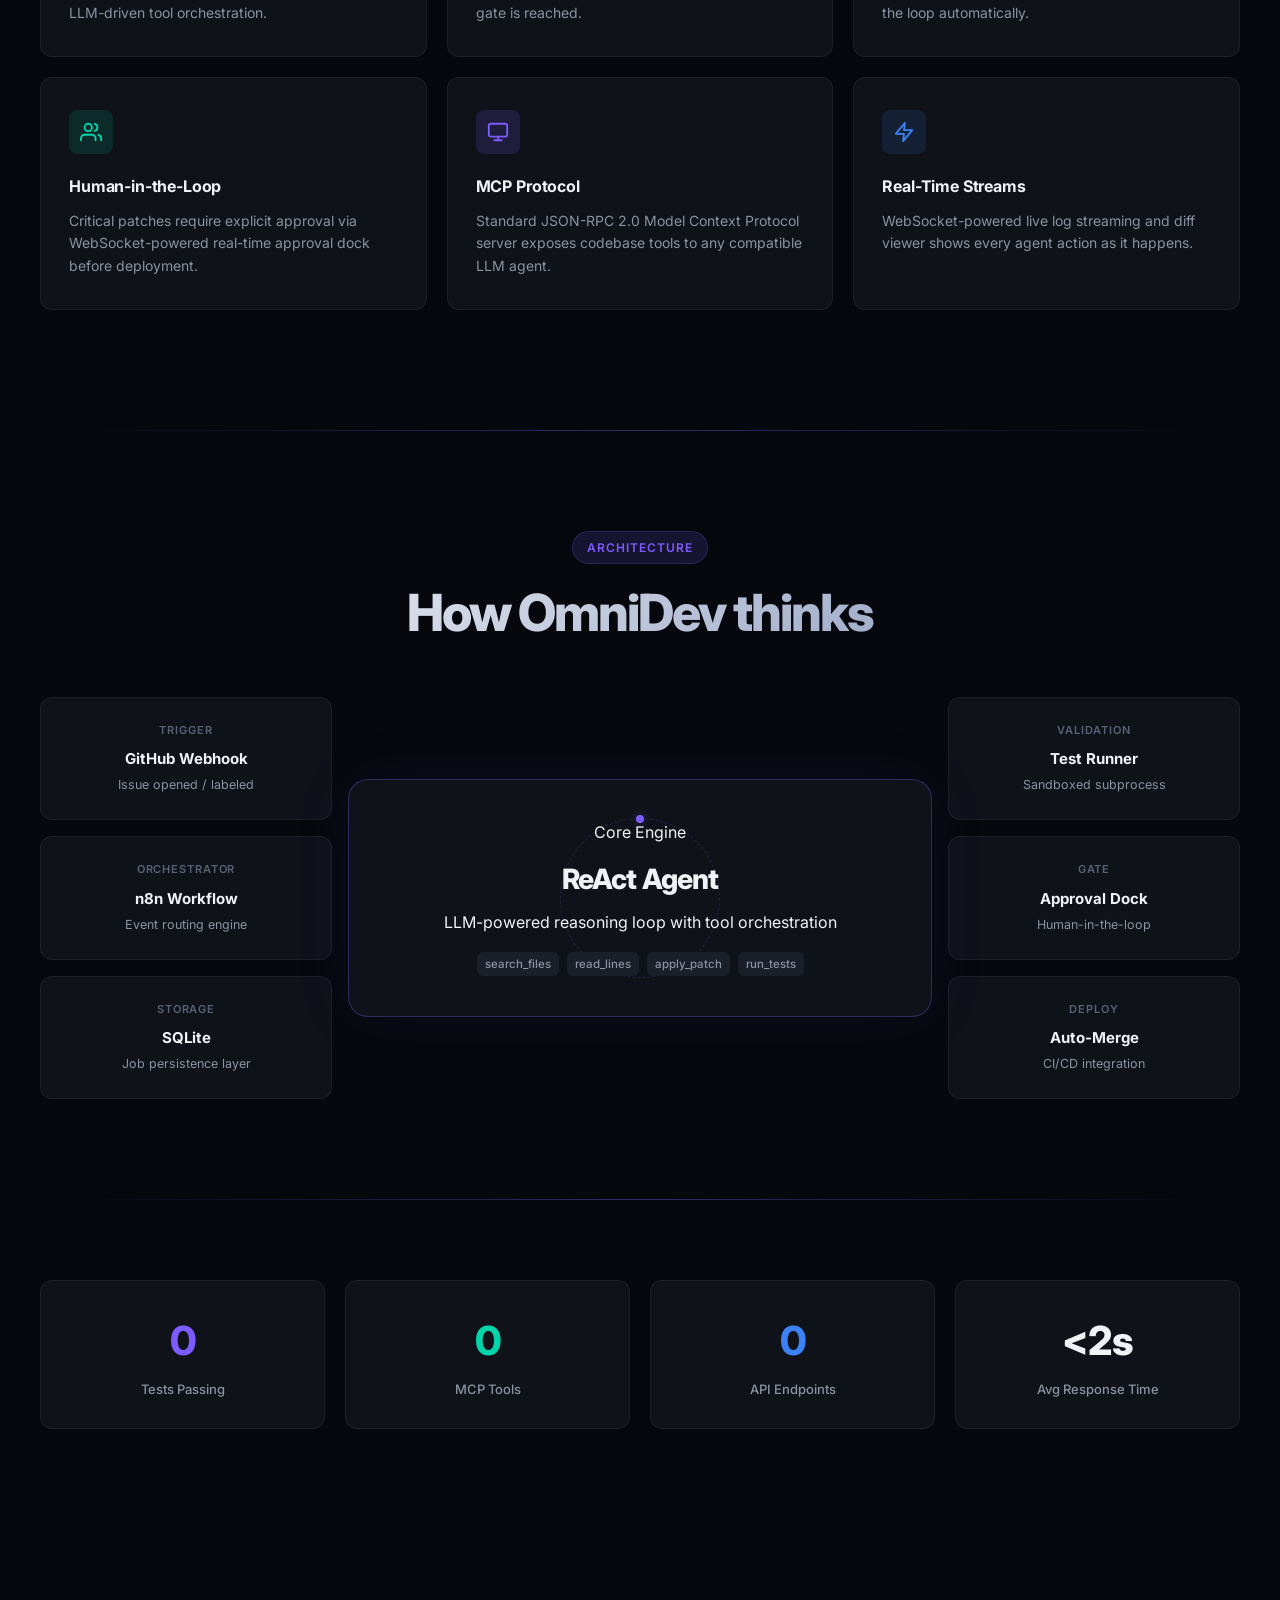
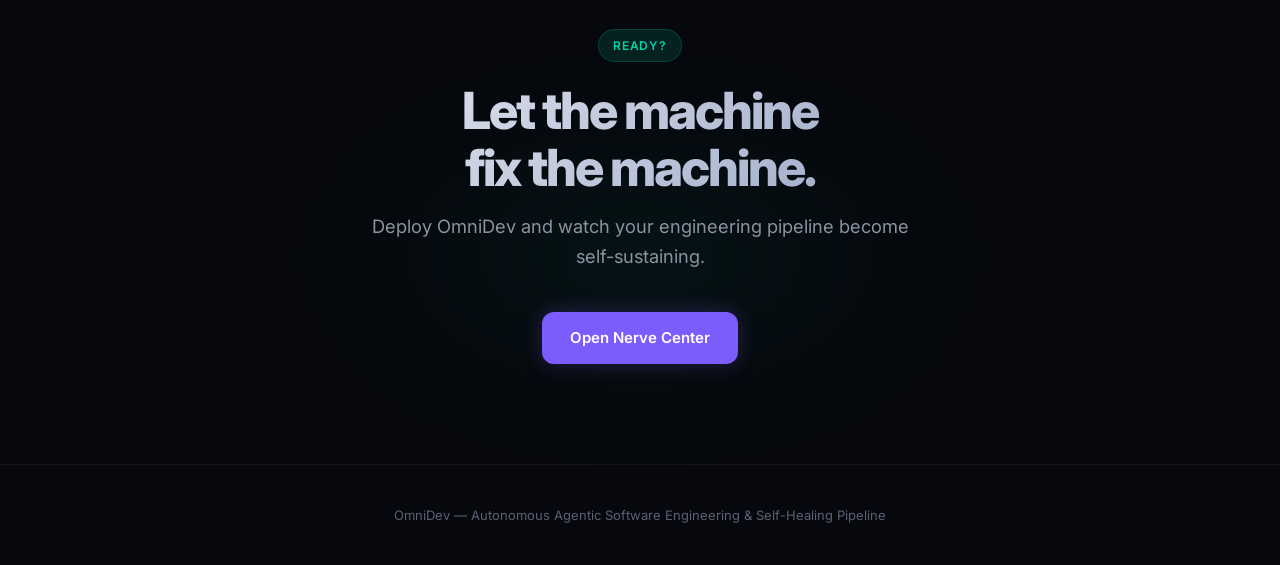
==== commit 5e87cf16: "multi-tenant session-based repository targeting and zero-leakage privacy protection" ====
--- a/static/index.html
+++ b/static/index.html
@@ -223,31 +223,18 @@
       <a href="/docs">Architecture</a>
     </div>
     <div class="topbar-actions">
-      <a href="https://github.com/ruthwikreddy07/wpmmain" target="_blank" class="repo-pill" id="landing-repo-pill" title="Connected GitHub Target">
+      <a href="javascript:void(0)" class="repo-pill" id="landing-repo-pill" title="Target Repository">
         <span class="badge-dot"></span>
-        <svg width="14" height="14" viewBox="0 0 24 24" fill="currentColor"><path d="M12 0c-6.626 0-12 5.373-12 12 0 5.302 3.438 9.8 8.207 11.387.599.111.793-.261.793-.577v-2.234c-3.338.726-4.033-1.416-4.033-1.416-.546-1.387-1.333-1.756-1.333-1.756-1.089-.745.083-.729.083-.729 1.205.084 1.839 1.237 1.839 1.237 1.07 1.834 2.807 1.304 3.492.997.107-.775.418-1.305.762-1.604-2.665-.305-5.467-1.334-5.467-5.931 0-1.311.469-2.381 1.236-3.221-.124-.303-.535-1.524.117-3.176 0 0 1.008-.322 3.301 1.23.957-.266 1.983-.399 3.003-.404 1.02.005 2.047.138 3.006.404 2.291-1.552 3.297-1.23 3.297-1.23.653 1.653.242 2.874.118 3.176.77.84 1.235 1.911 1.235 3.221 0 4.609-2.807 5.624-5.479 5.921.43.372.823 1.102.823 2.222v3.293c0 .319.192.694.801.576 4.765-1.589 8.199-6.086 8.199-11.386 0-6.627-5.373-12-12-12z"/></svg>
-        <span>ruthwikreddy07/wpmmain</span>
+        <span>+ Connect Repo</span>
       </a>
       <a href="/settings" class="btn-icon" title="Platform Settings"><svg width="18" height="18" viewBox="0 0 24 24" fill="none" stroke="currentColor" stroke-width="2" stroke-linecap="round" stroke-linejoin="round"><circle cx="12" cy="12" r="3"/><path d="M19.4 15a1.65 1.65 0 0 0 .33 1.82l.06.06a2 2 0 0 1 0 2.83 2 2 0 0 1-2.83 0l-.06-.06a1.65 1.65 0 0 0-1.82-.33 1.65 1.65 0 0 0-1 1.51V21a2 2 0 0 1-2 2 2 2 0 0 1-2-2v-.09A1.65 1.65 0 0 0 9 19.4a1.65 1.65 0 0 0-1.82.33l-.06.06a2 2 0 0 1-2.83 0 2 2 0 0 1 0-2.83l.06-.06A1.65 1.65 0 0 0 4.68 15a1.65 1.65 0 0 0-1.51-1H3a2 2 0 0 1-2-2 2 2 0 0 1 2-2h.09A1.65 1.65 0 0 0 4.6 9a1.65 1.65 0 0 0-.33-1.82l-.06-.06a2 2 0 0 1 0-2.83 2 2 0 0 1 2.83 0l.06.06A1.65 1.65 0 0 0 9 4.68a1.65 1.65 0 0 0 1-1.51V3a2 2 0 0 1 2-2 2 2 0 0 1 2 2v.09a1.65 1.65 0 0 0 1 1.51 1.65 1.65 0 0 0 1.82-.33l.06-.06a2 2 0 0 1 2.83 0 2 2 0 0 1 0 2.83l-.06.06A1.65 1.65 0 0 0 19.4 9a1.65 1.65 0 0 0 1.51 1H21a2 2 0 0 1 2 2 2 2 0 0 1-2 2h-.09a1.65 1.65 0 0 0-1.51 1z"/></svg></a>
       <div class="user-profile-menu">
         <button class="user-avatar-btn" onclick="toggleUserDropdown(event)">
-          <div class="user-avatar-circle">RR</div>
-          <span style="font-size:12.5px;font-weight:600;">Ruthwik</span>
+          <div class="user-avatar-circle">OP</div>
+          <span style="font-size:12.5px;font-weight:600;">Operator</span>
           <svg width="12" height="12" viewBox="0 0 24 24" fill="none" stroke="currentColor" stroke-width="2.5"><polyline points="6 9 12 15 18 9"/></svg>
         </button>
-        <div id="user-dropdown-panel" class="dropdown-panel" style="display:none;">
-          <div style="padding:6px 8px 10px;border-bottom:1px solid var(--border-subtle);margin-bottom:8px;">
-            <div style="font-size:13.5px;font-weight:700;">D. Ruthwik Reddy</div>
-            <div style="font-size:11.5px;color:var(--text-tertiary);">ruthwikreddy07 • Admin</div>
-            <div style="margin-top:6px;"><span class="badge badge-success"><span class="badge-dot"></span>Connected to wpmmain</span></div>
-          </div>
-          <a href="/settings" class="dropdown-item"><svg width="14" height="14" viewBox="0 0 24 24" fill="none" stroke="currentColor" stroke-width="2"><path d="M20 21v-2a4 4 0 0 0-4-4H8a4 4 0 0 0-4 4v2"/><circle cx="12" cy="7" r="4"/></svg> Account Profile</a>
-          <a href="/settings" class="dropdown-item"><svg width="14" height="14" viewBox="0 0 24 24" fill="none" stroke="currentColor" stroke-width="2"><rect x="3" y="11" width="18" height="11" rx="2" ry="2"/><path d="M7 11V7a5 5 0 0 1 10 0v4"/></svg> Repository &amp; Keys</a>
-          <a href="https://github.com/ruthwikreddy07/wpmmain" target="_blank" class="dropdown-item"><svg width="14" height="14" viewBox="0 0 24 24" fill="currentColor"><path d="M12 0c-6.626 0-12 5.373-12 12 0 5.302 3.438 9.8 8.207 11.387.599.111.793-.261.793-.577v-2.234c-3.338.726-4.033-1.416-4.033-1.416-.546-1.387-1.333-1.756-1.333-1.756-1.089-.745.083-.729.083-.729 1.205.084 1.839 1.237 1.839 1.237 1.07 1.834 2.807 1.304 3.492.997.107-.775.418-1.305.762-1.604-2.665-.305-5.467-1.334-5.467-5.931 0-1.311.469-2.381 1.236-3.221-.124-.303-.535-1.524.117-3.176 0 0 1.008-.322 3.301 1.23.957-.266 1.983-.399 3.003-.404 1.02.005 2.047.138 3.006.404 2.291-1.552 3.297-1.23 3.297-1.23.653 1.653.242 2.874.118 3.176.77.84 1.235 1.911 1.235 3.221 0 4.609-2.807 5.624-5.479 5.921.43.372.823 1.102.823 2.222v3.293c0 .319.192.694.801.576 4.765-1.589 8.199-6.086 8.199-11.386 0-6.627-5.373-12-12-12z"/></svg> Open GitHub Repo ↗</a>
-          <div style="border-top:1px solid var(--border-subtle);margin-top:8px;padding-top:8px;">
-            <a href="/auth" class="dropdown-item danger"><svg width="14" height="14" viewBox="0 0 24 24" fill="none" stroke="currentColor" stroke-width="2"><path d="M9 21H5a2 2 0 0 1-2-2V5a2 2 0 0 1 2-2h4"/><polyline points="16 17 21 12 16 7"/><line x1="21" y1="12" x2="9" y2="12"/></svg> Sign Out</a>
-          </div>
-        </div>
+        <div id="user-dropdown-panel" class="dropdown-panel" style="display:none;"></div>
       </div>
     </div>
   </nav>
@@ -473,19 +460,19 @@
 <script src="/static/aurora-canvas.js"></script>
 <script>
 const lines = [
-  { type: 'prompt', text: '~ ❯ ', cmd: 'omnidev connect --repo ruthwikreddy07/wpmmain' },
+  { type: 'prompt', text: '~ ❯ ', cmd: 'omnidev connect --repo acme/payment-service' },
   { type: 'output', text: '' },
   { type: 'info', text: '  ◈ Initializing ReAct agent loop with Groq (gpt-oss-20b)...' },
   { type: 'info', text: '  ◈ Exposing MCP server over JSON-RPC 2.0...' },
   { type: 'success', text: '  ✓ 4 codebase tools registered (search, read, patch, test)' },
   { type: 'success', text: '  ✓ WebSocket streaming online on port 4000' },
-  { type: 'success', text: '  ✓ Webhook synced with ruthwikreddy07/wpmmain' },
+  { type: 'success', text: '  ✓ Webhook synced with acme/payment-service' },
   { type: 'output', text: '' },
   { type: 'prompt', text: '~ ❯ ', cmd: 'omnidev verify --suite tests/test_all.py' },
   { type: 'output', text: '' },
   { type: 'info', text: '  ◈ Running sandboxed unit tests...' },
   { type: 'success', text: '  ✓ 17/17 tests passing (sandboxed execution)' },
-  { type: 'success', text: '  ✓ Live PR #3 open on ruthwikreddy07/wpmmain' },
+  { type: 'success', text: '  ✓ Automated Pull Request verified and ready' },
   { type: 'output', text: '' },
   { type: 'info', text: '  ◈ Autonomous self-healing pipeline operational.' },
 ];
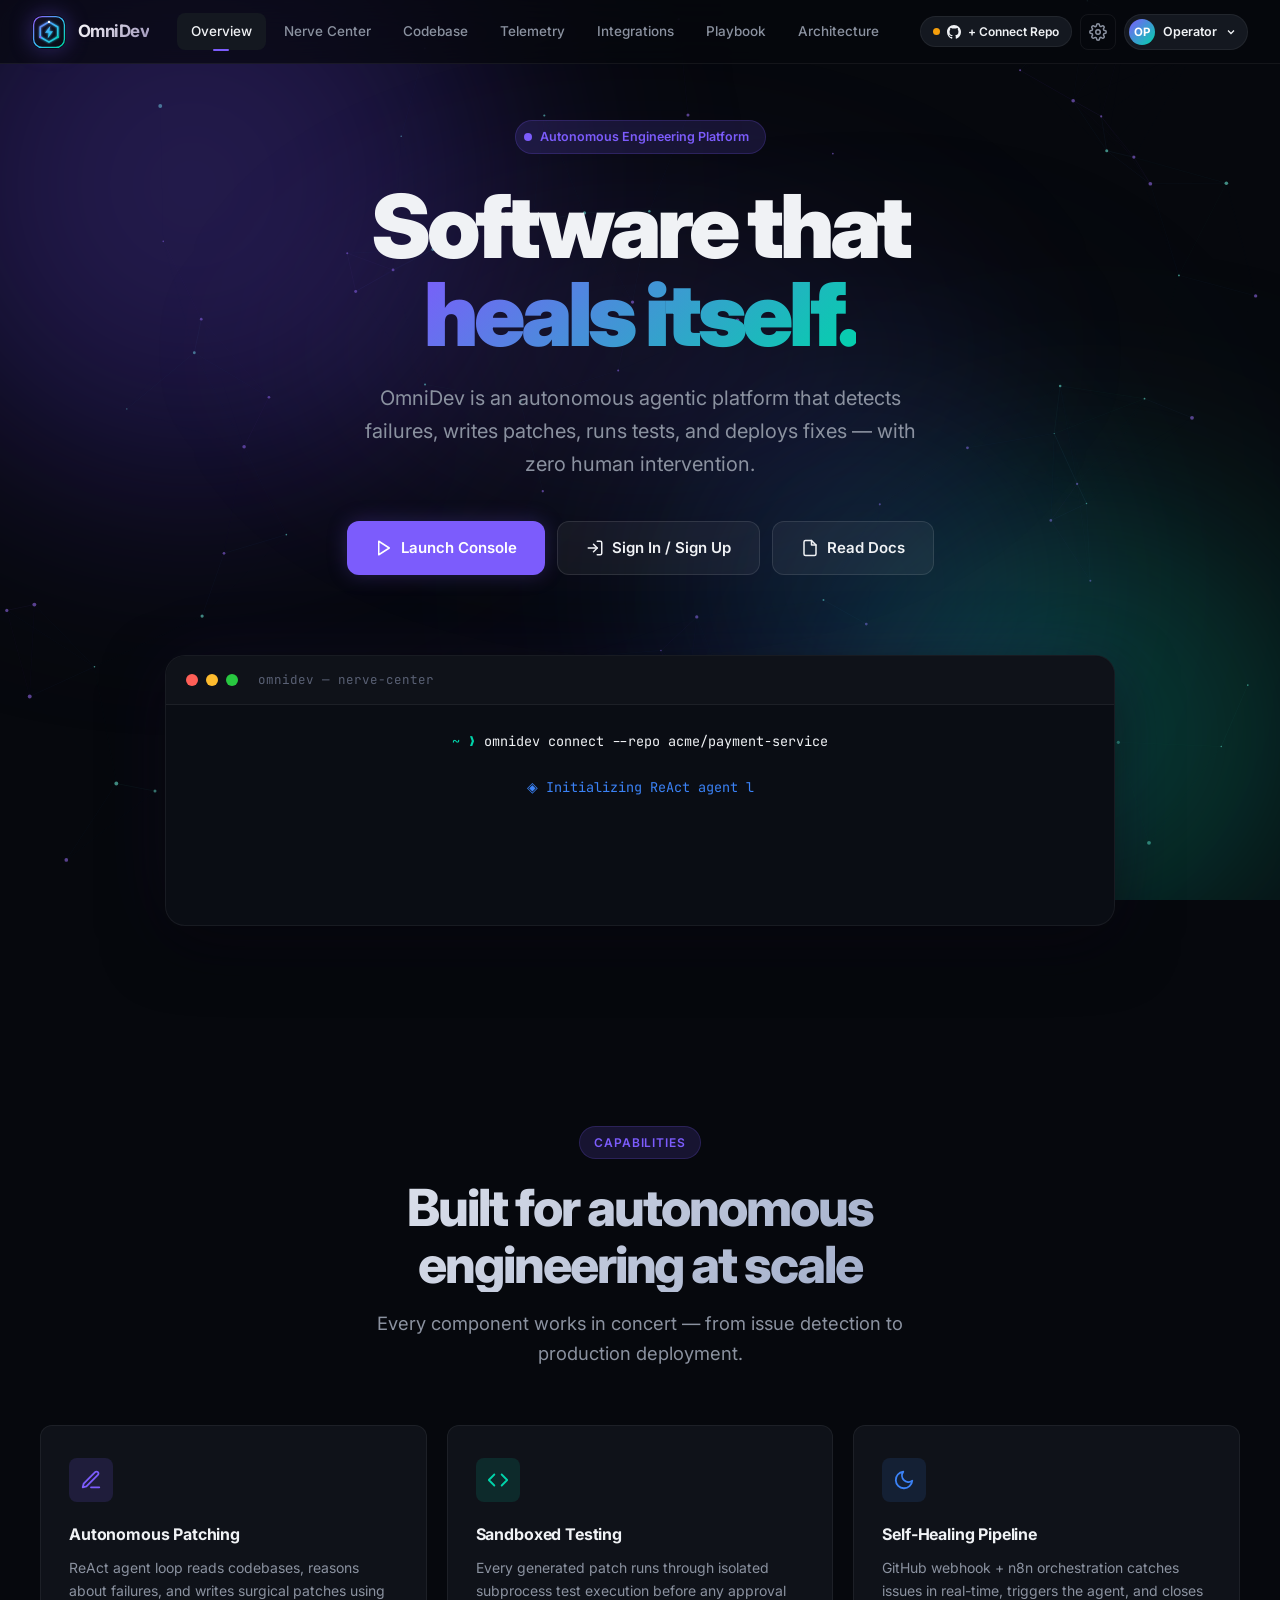
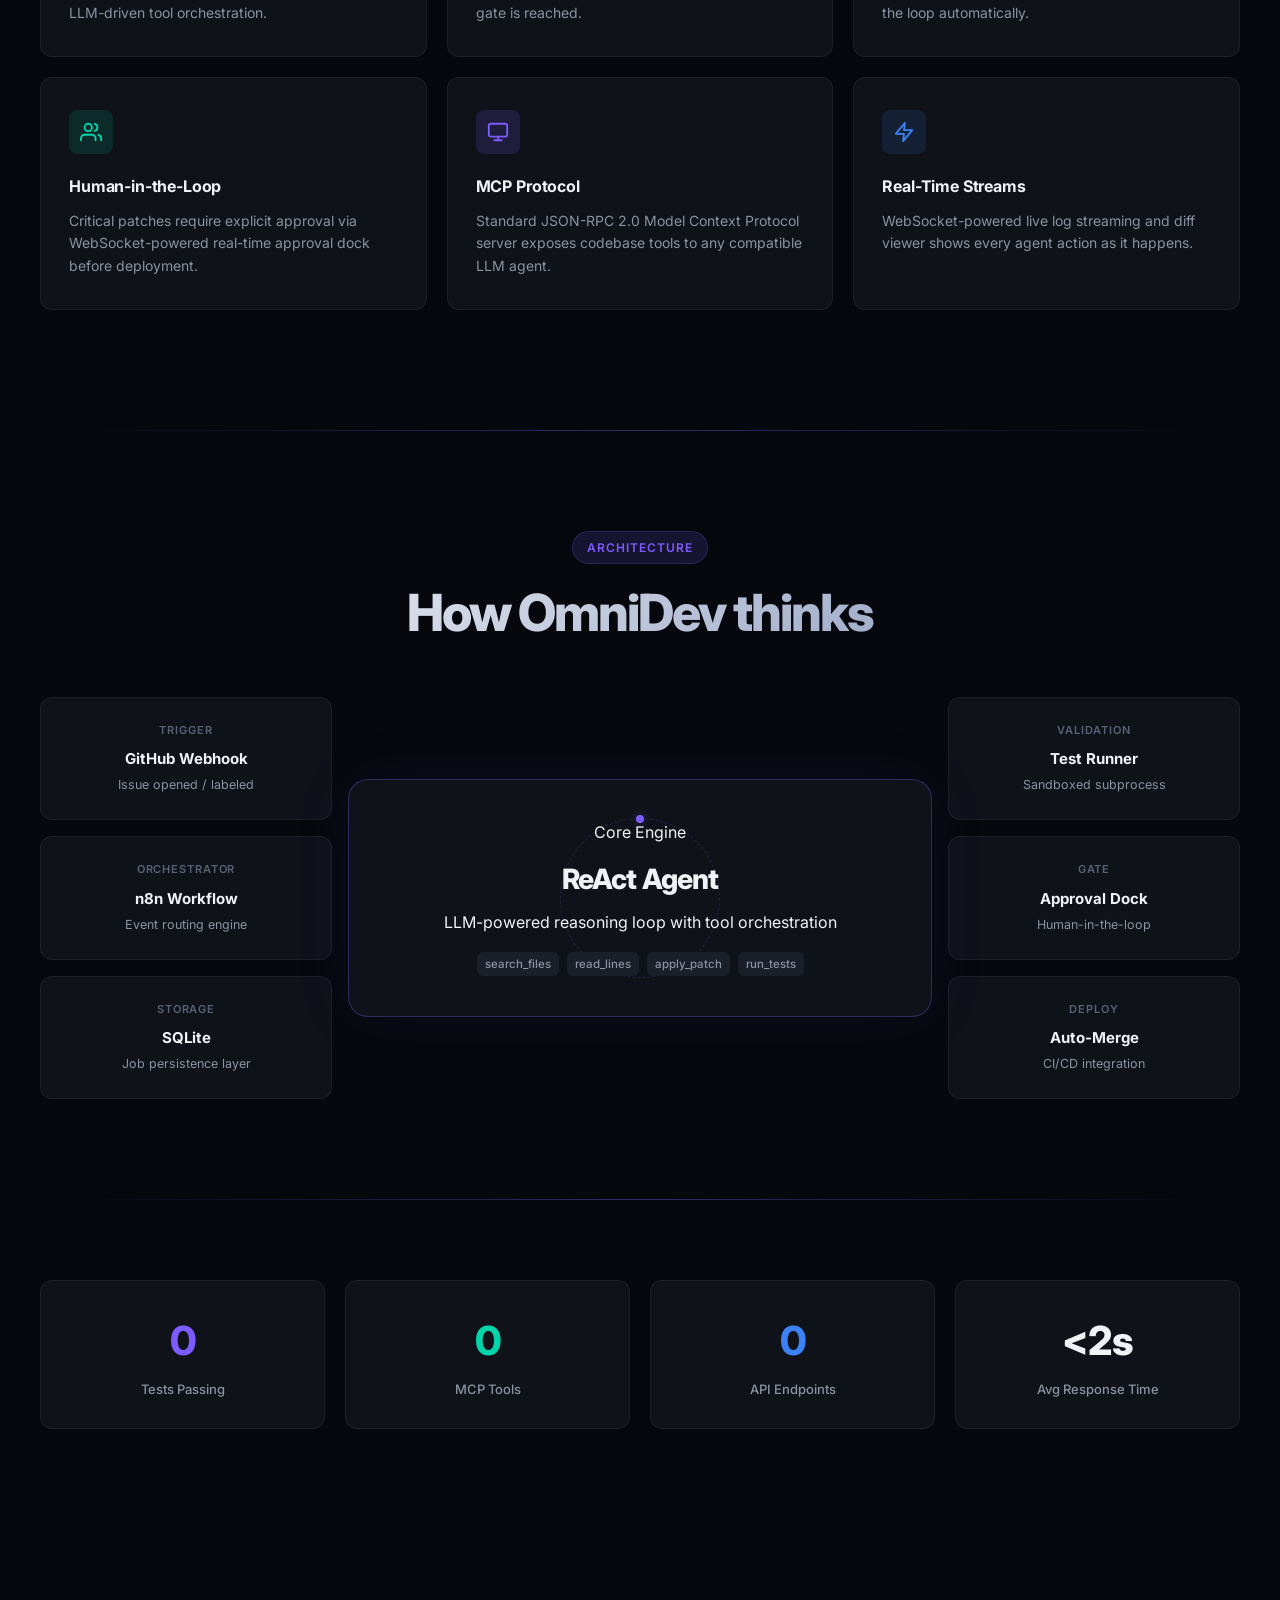
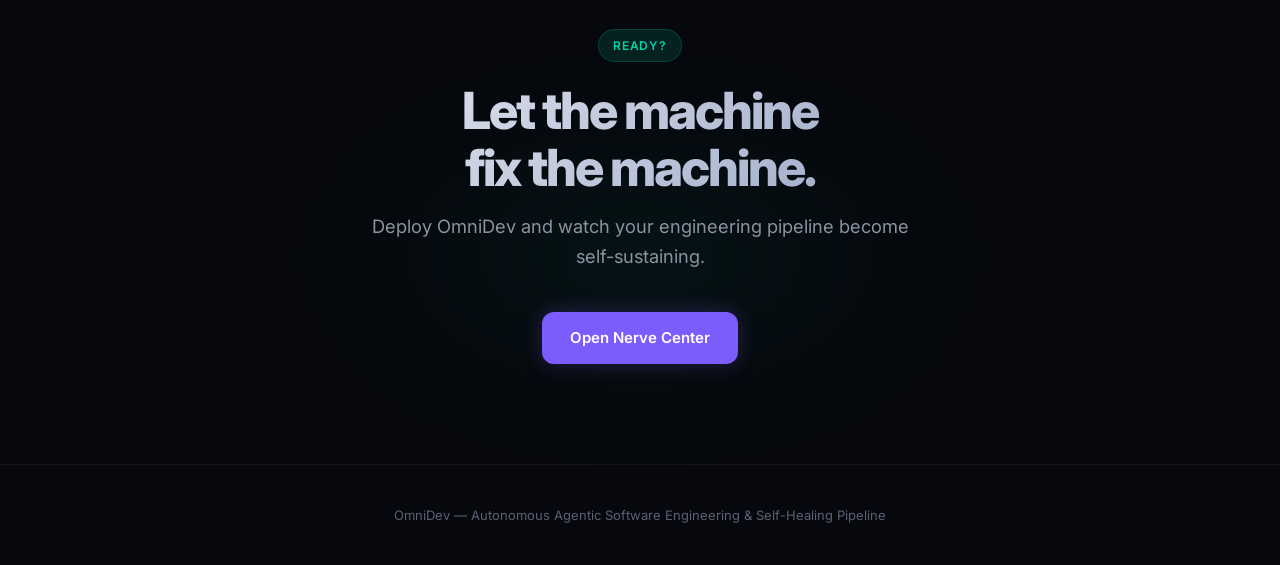
==== commit edae37cc: "fix settings gear vs profile navigation, approve button state, live webhook URL, and auth links" ====
--- a/static/index.html
+++ b/static/index.html
@@ -261,6 +261,10 @@
       <a href="/console" class="btn btn-primary btn-lg">
         <svg width="18" height="18" viewBox="0 0 24 24" fill="none" stroke="currentColor" stroke-width="2" stroke-linecap="round" stroke-linejoin="round"><polygon points="5 3 19 12 5 21 5 3"/></svg>
         Launch Console
+      </a>
+      <a href="/auth" class="btn btn-glass btn-lg">
+        <svg width="18" height="18" viewBox="0 0 24 24" fill="none" stroke="currentColor" stroke-width="2" stroke-linecap="round" stroke-linejoin="round"><path d="M15 3h4a2 2 0 0 1 2 2v14a2 2 0 0 1-2 2h-4"/><polyline points="10 17 15 12 10 7"/><line x1="15" y1="12" x2="3" y2="12"/></svg>
+        Sign In / Sign Up
       </a>
       <a href="/docs" class="btn btn-glass btn-lg">
         <svg width="18" height="18" viewBox="0 0 24 24" fill="none" stroke="currentColor" stroke-width="2" stroke-linecap="round" stroke-linejoin="round"><path d="M14 2H6a2 2 0 0 0-2 2v16a2 2 0 0 0 2 2h12a2 2 0 0 0 2-2V8z"/><polyline points="14 2 14 8 20 8"/></svg>
--- a/static/aurora.css
+++ b/static/aurora.css
@@ -140,11 +140,15 @@
   text-decoration: none; color: var(--text-primary);
 }
 .topbar-brand .brand-icon {
-  width: 32px; height: 32px; border-radius: var(--radius-sm);
-  background: linear-gradient(135deg, var(--accent), #00d4aa);
+  width: 34px; height: 34px; border-radius: 10px;
+  background: transparent;
   display: flex; align-items: center; justify-content: center;
-  font-weight: 800; font-size: 14px; color: #fff;
-  box-shadow: 0 0 20px rgba(124,92,252,0.3);
+  box-shadow: 0 0 22px rgba(124,92,252,0.35);
+  transition: transform 0.2s ease, box-shadow 0.2s ease;
+}
+.topbar-brand:hover .brand-icon {
+  transform: scale(1.06);
+  box-shadow: 0 0 28px rgba(0,212,170,0.45);
 }
 .topbar-brand .brand-name {
   font-size: 17px; font-weight: 700; letter-spacing: -0.03em;
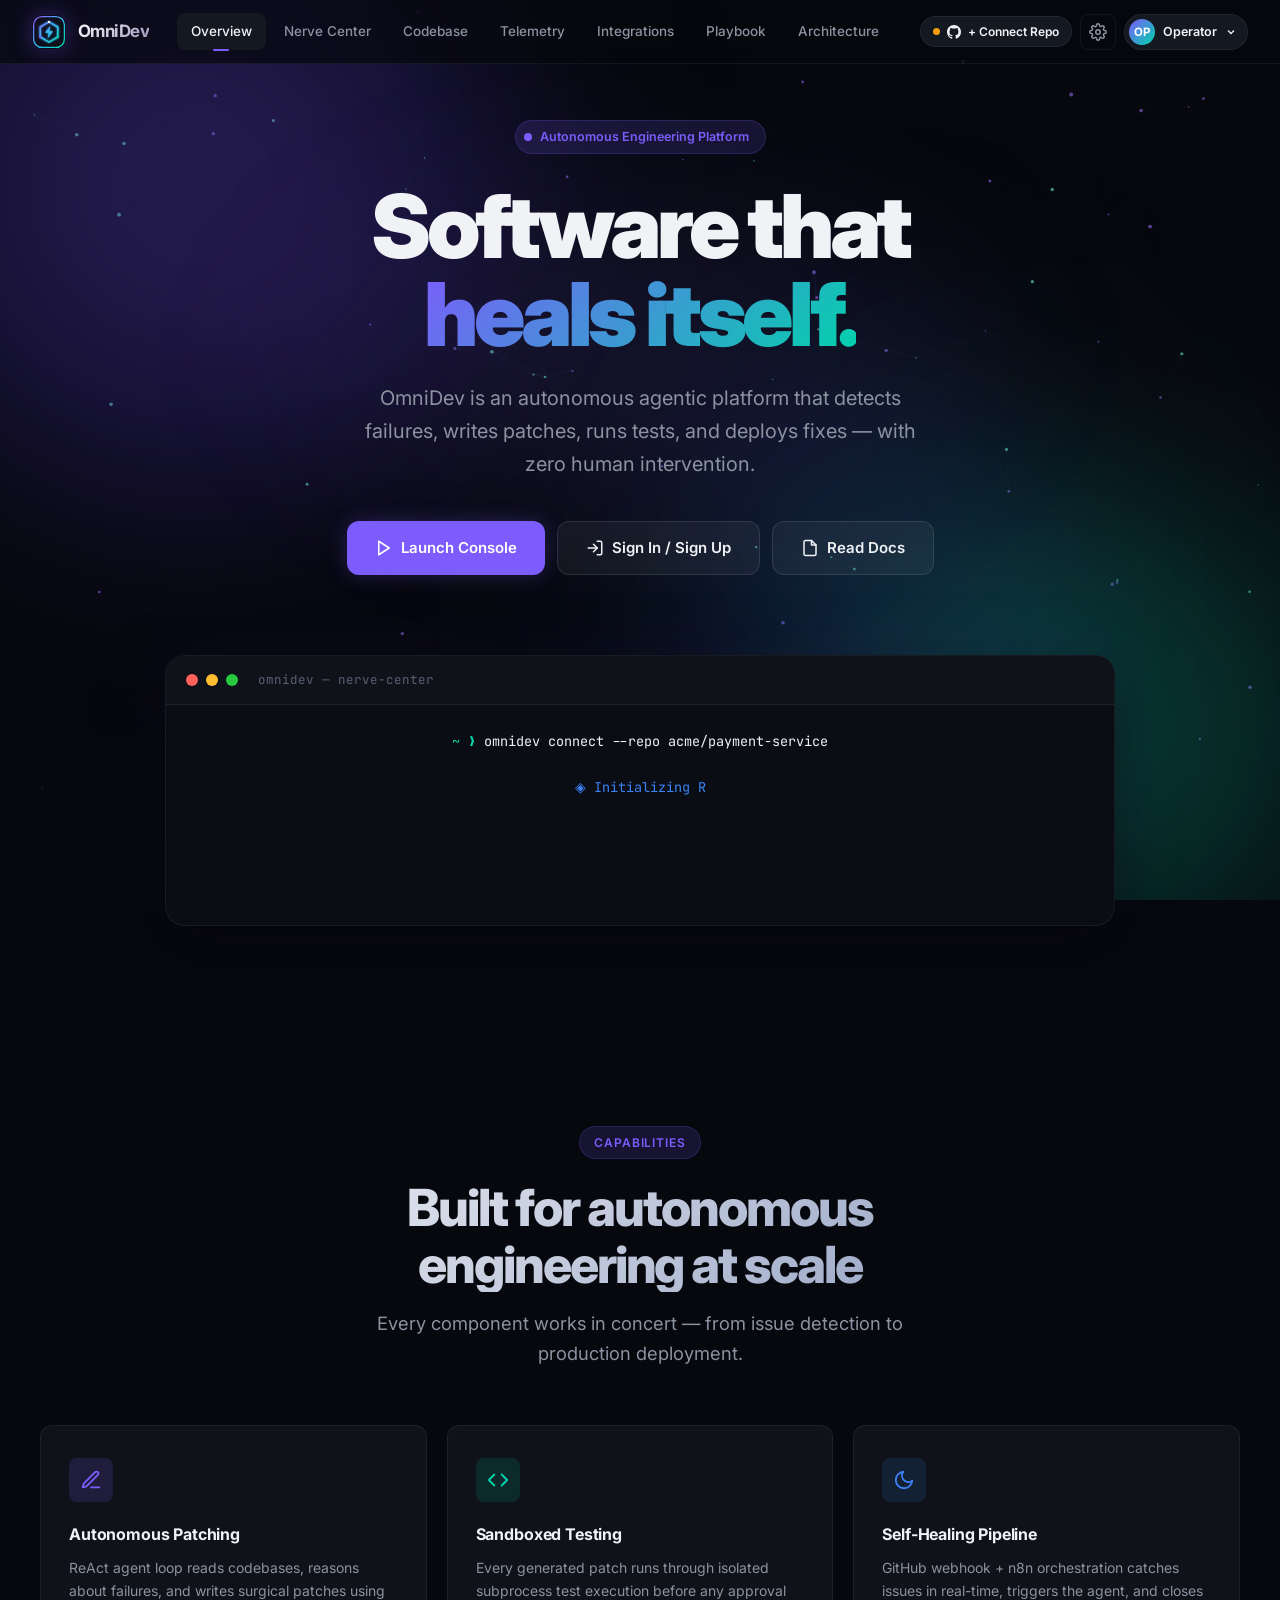
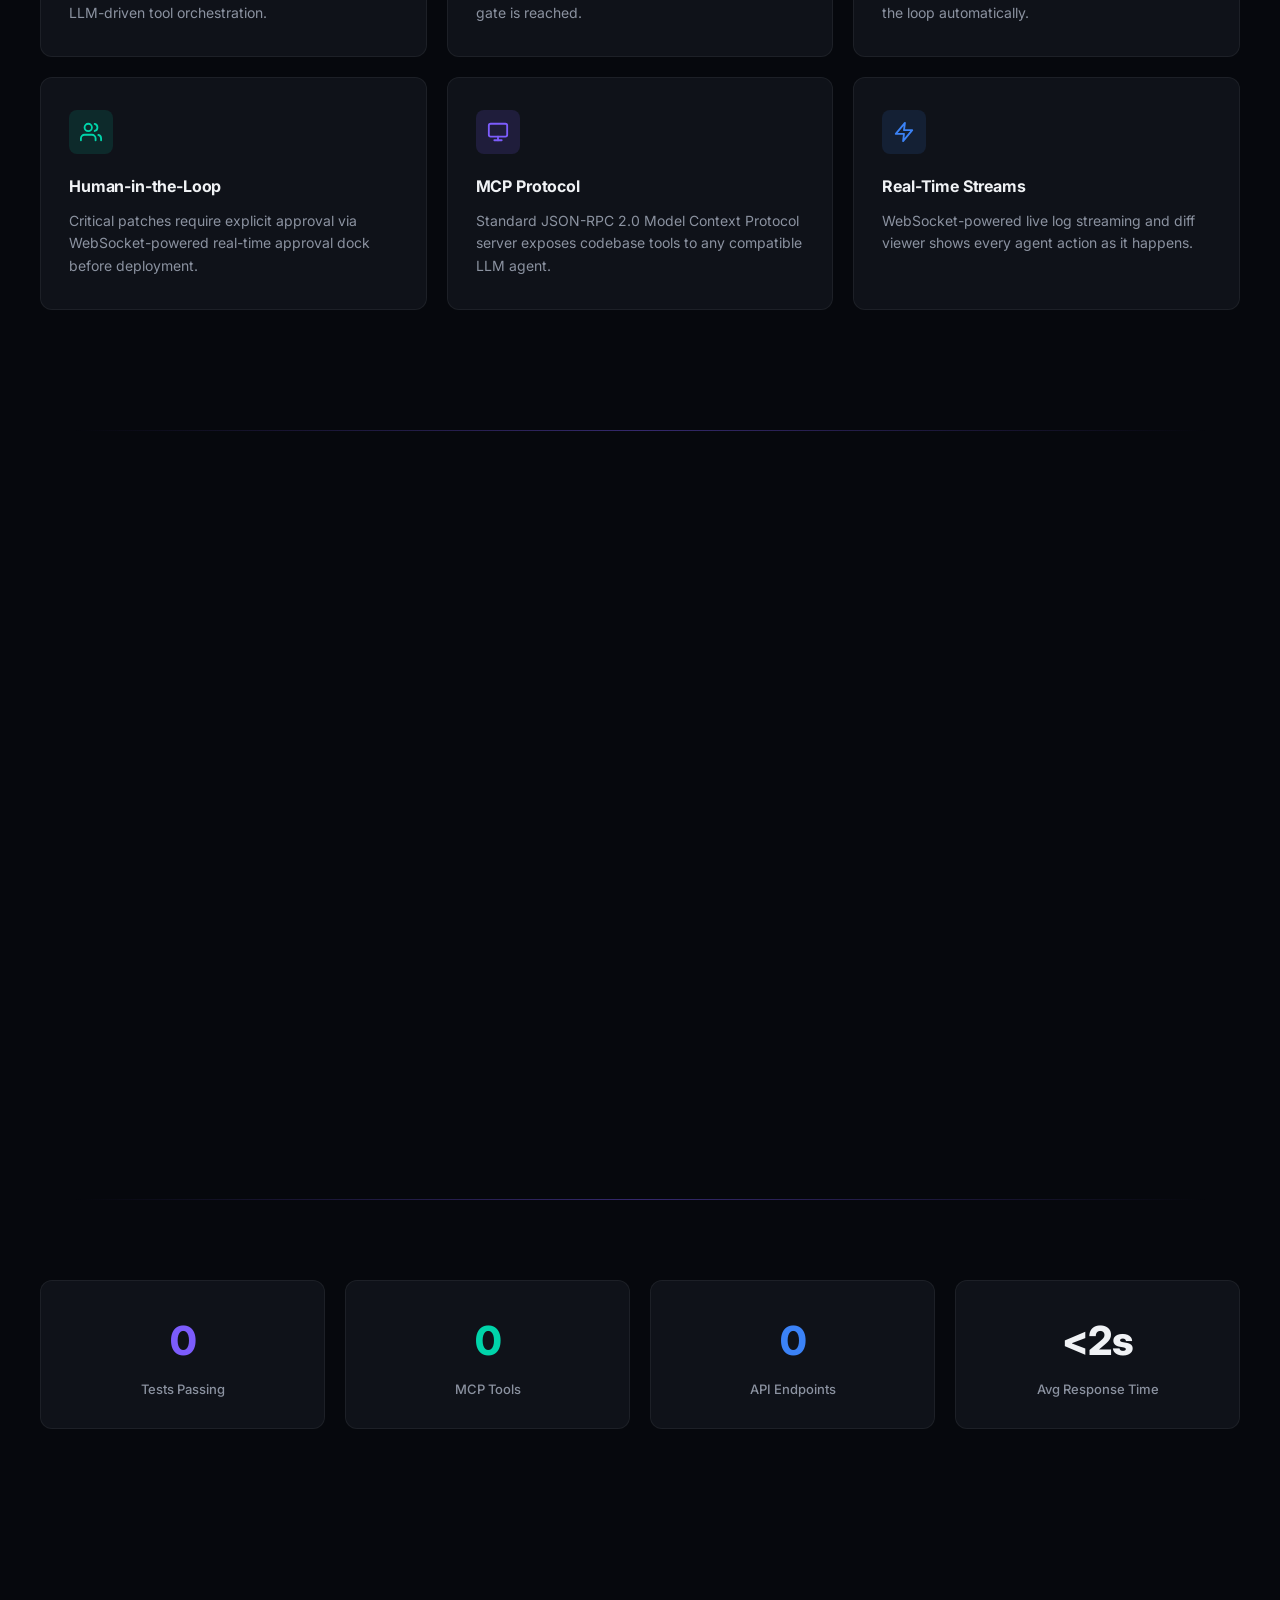
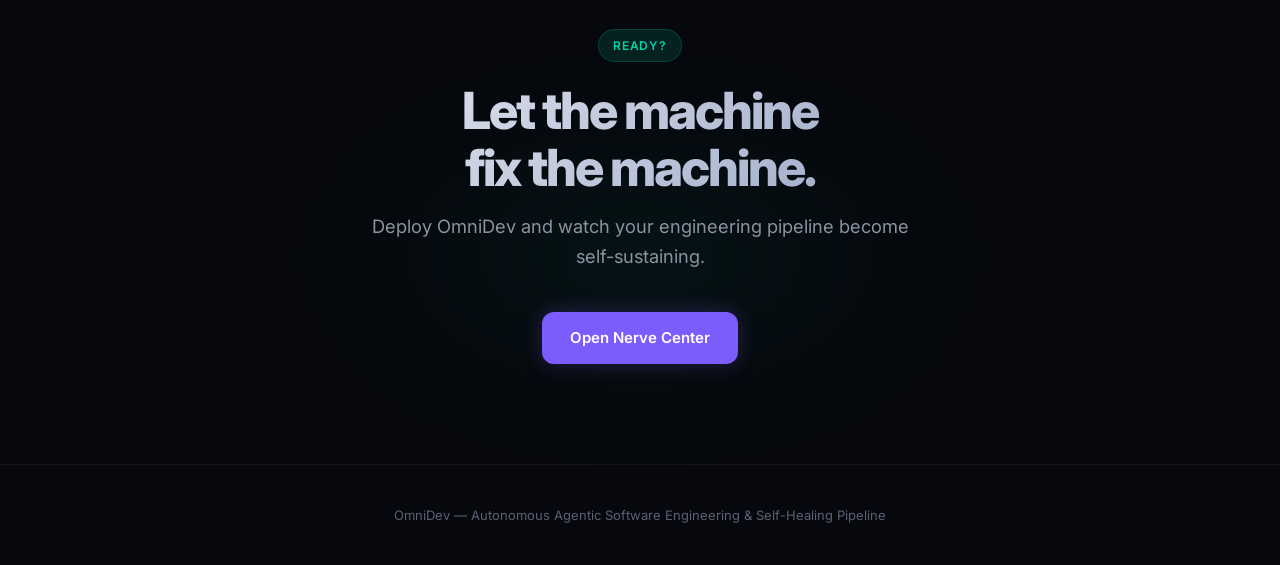
==== commit 3e4da510: "hide hero Sign In button for signed-in users and fix PR banner layout" ====
--- a/static/index.html
+++ b/static/index.html
@@ -262,7 +262,7 @@
         <svg width="18" height="18" viewBox="0 0 24 24" fill="none" stroke="currentColor" stroke-width="2" stroke-linecap="round" stroke-linejoin="round"><polygon points="5 3 19 12 5 21 5 3"/></svg>
         Launch Console
       </a>
-      <a href="/auth" class="btn btn-glass btn-lg">
+      <a href="/auth" id="hero-auth-btn" class="btn btn-glass btn-lg">
         <svg width="18" height="18" viewBox="0 0 24 24" fill="none" stroke="currentColor" stroke-width="2" stroke-linecap="round" stroke-linejoin="round"><path d="M15 3h4a2 2 0 0 1 2 2v14a2 2 0 0 1-2 2h-4"/><polyline points="10 17 15 12 10 7"/><line x1="15" y1="12" x2="3" y2="12"/></svg>
         Sign In / Sign Up
       </a>
@@ -461,6 +461,12 @@
 </div>
 
 <script src="/static/api-config.js"></script>
+<script>
+  if (localStorage.getItem('omnidev_user_profile')) {
+    const authBtn = document.getElementById('hero-auth-btn');
+    if (authBtn) authBtn.style.display = 'none';
+  }
+</script>
 <script src="/static/aurora-canvas.js"></script>
 <script>
 const lines = [
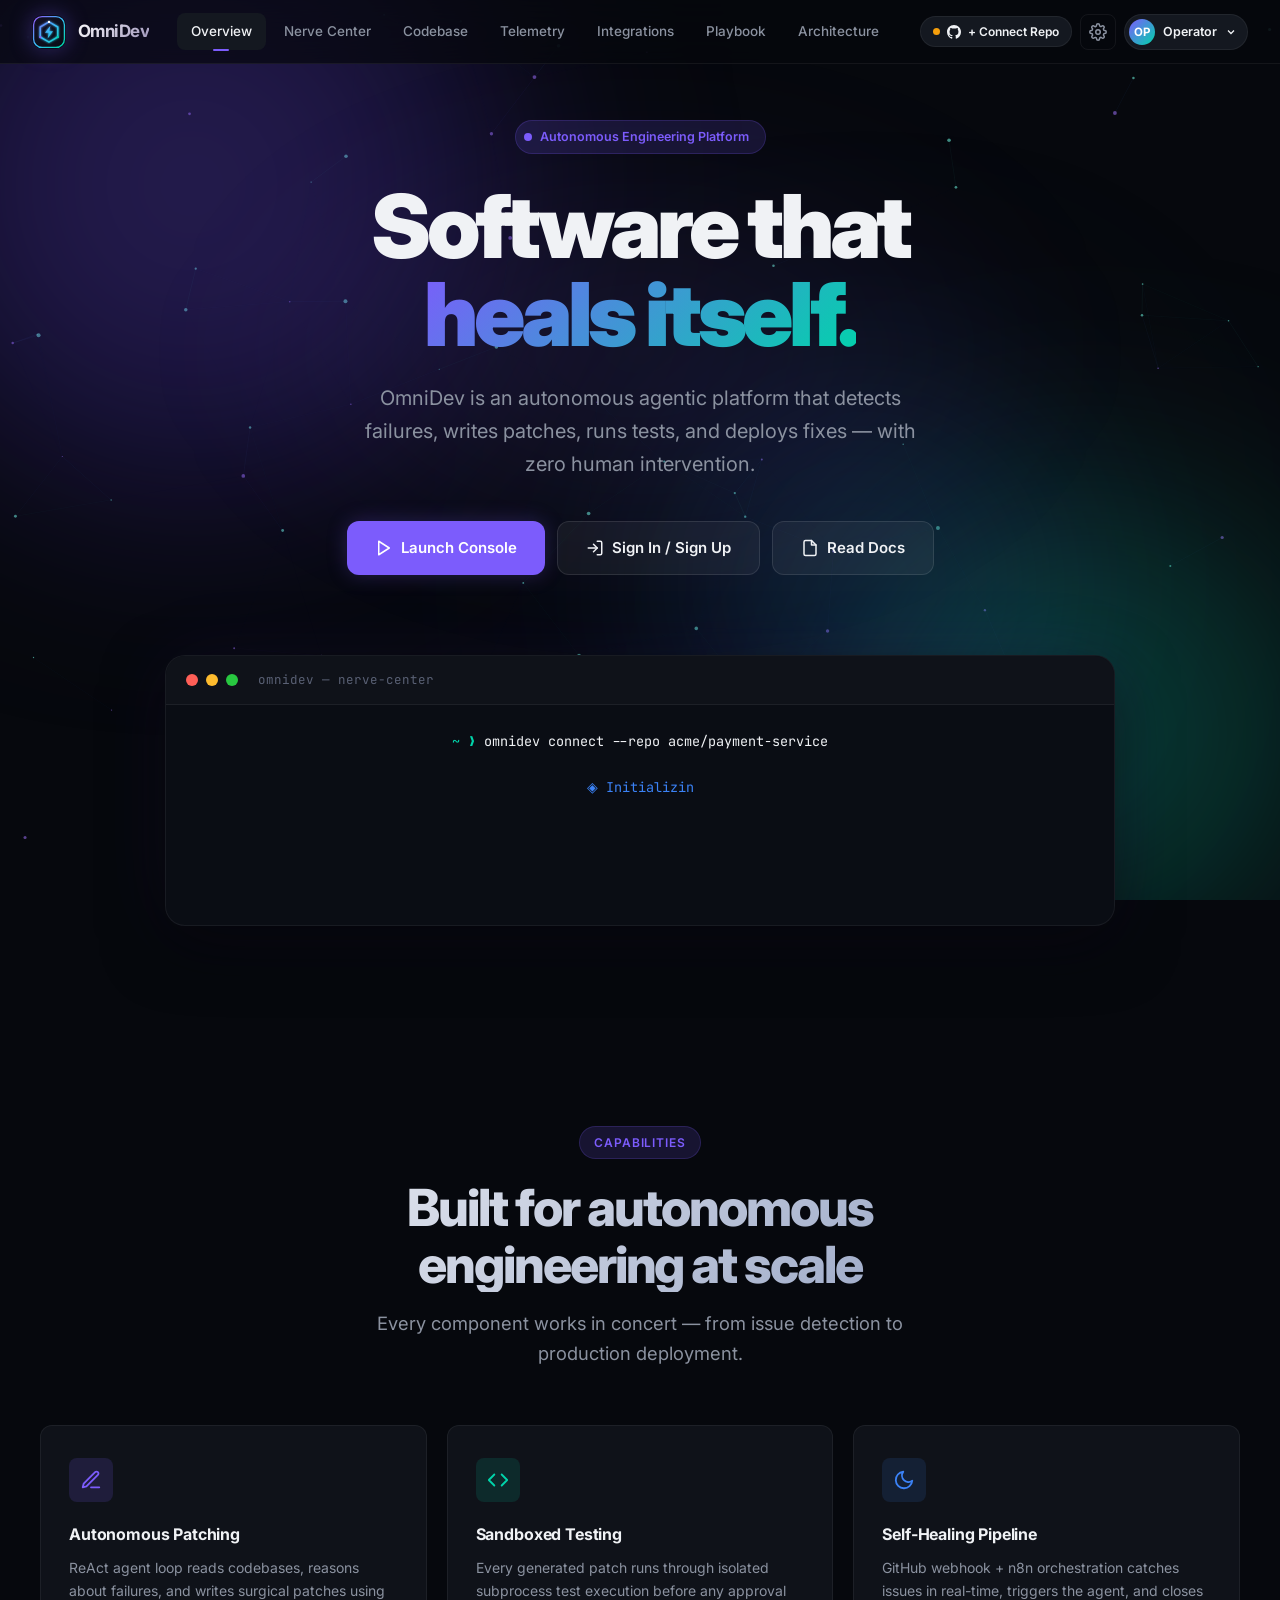
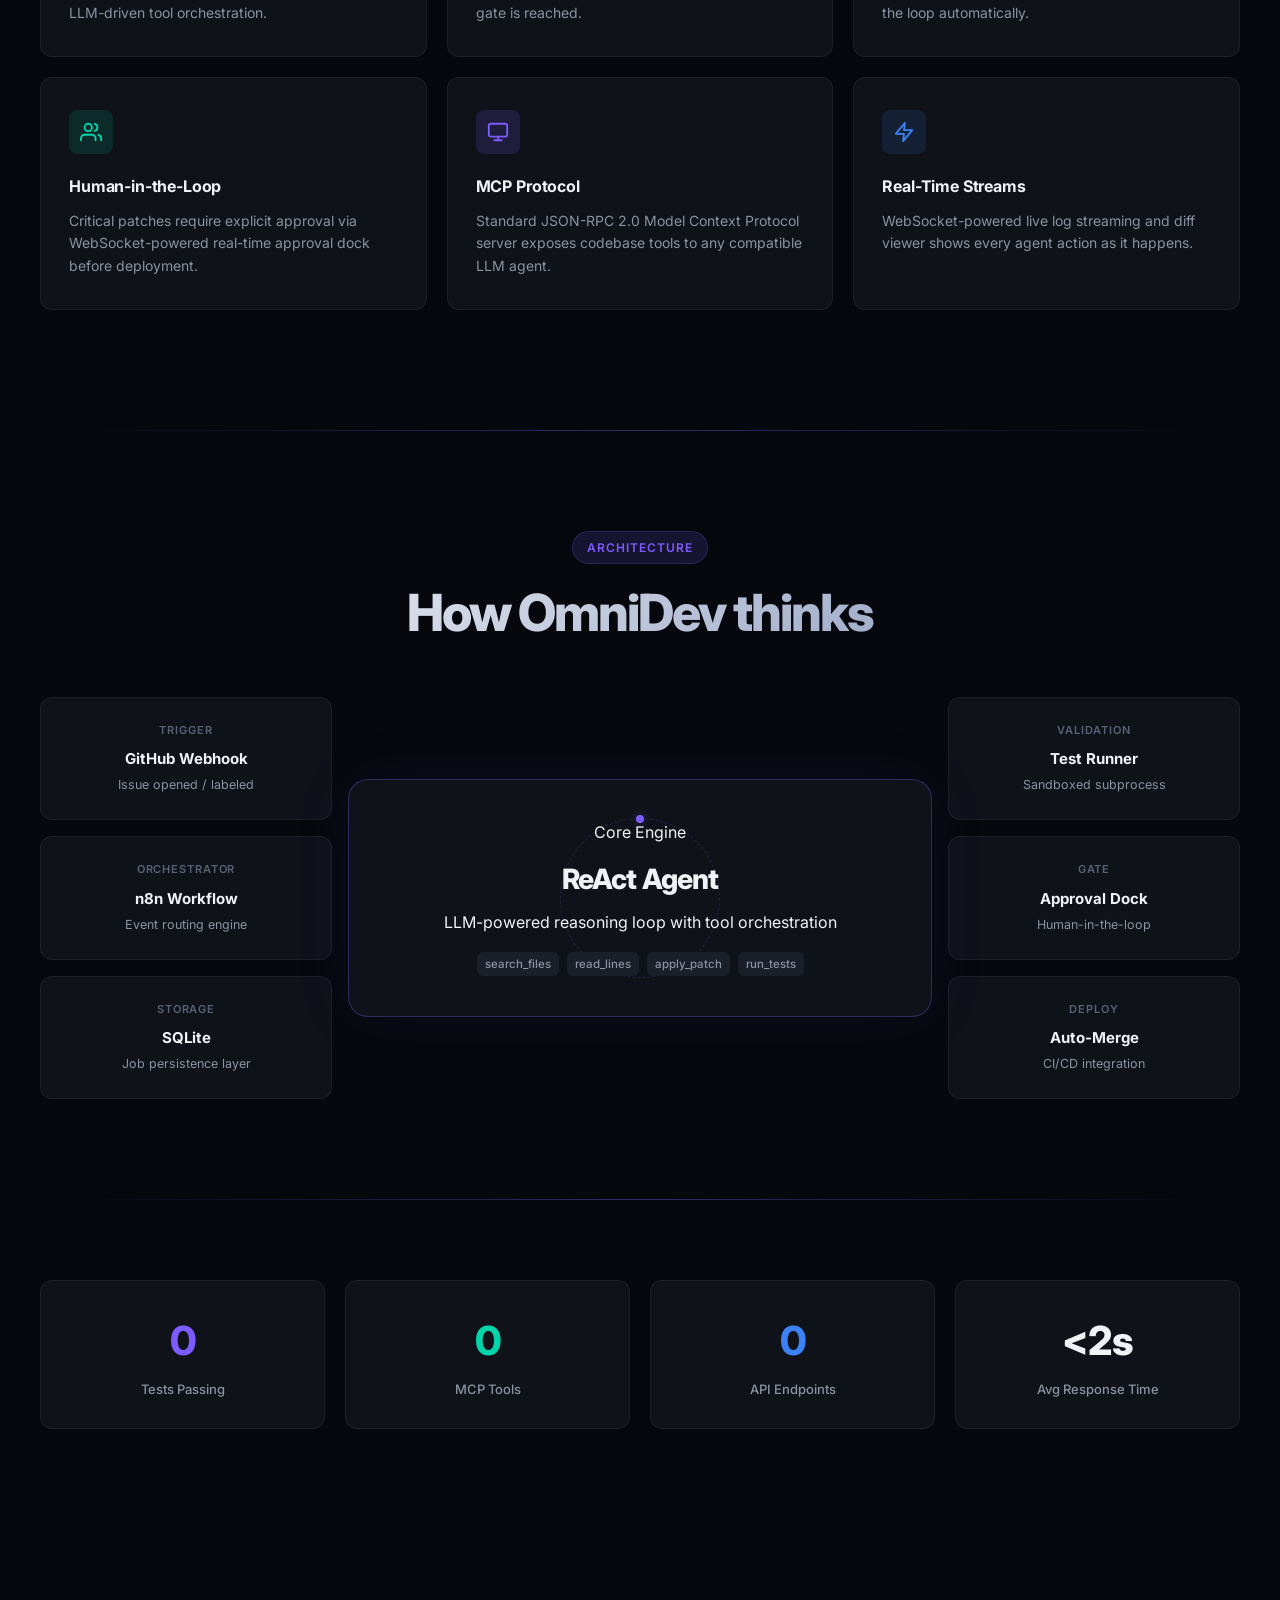
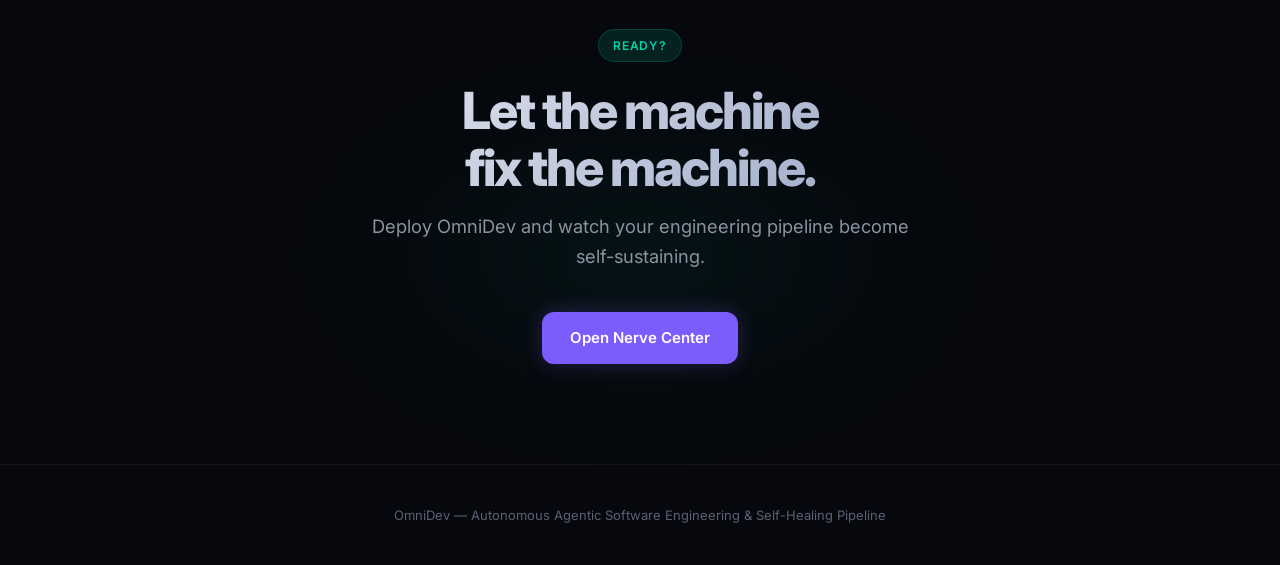
==== commit 4e1aa222: "harden security, add CRUD delete, local static serving, SEO and a11y" ====
--- a/static/index.html
+++ b/static/index.html
@@ -3,7 +3,12 @@
 <head>
 <meta charset="UTF-8">
 <meta name="viewport" content="width=device-width, initial-scale=1.0">
+<meta name="description" content="OmniDev — Multi-tenant autonomous software engineering and self-healing pipeline with sandboxed verification and human-in-the-loop GitHub Pull Requests.">
+<meta property="og:title" content="OmniDev — Autonomous Agentic Software Engineering">
+<meta property="og:description" content="Connect your GitHub repository, reproduce bugs in an isolated sandbox, and ship verified Pull Requests with human-in-the-loop approval.">
+<meta property="og:type" content="website">
 <title>OmniDev — Autonomous Agentic Software Engineering</title>
+<link rel="icon" type="image/svg+xml" href="/static/logo.svg">
 <link rel="stylesheet" href="/static/aurora.css">
 <style>
 .hero {
--- a/static/aurora.css
+++ b/static/aurora.css
@@ -621,3 +621,9 @@
   .container, .container-lg { padding: 0 16px; }
   .topbar { padding: 0 16px; }
 }
+
+/* Accessibility: Keyboard Focus Indicators */
+:focus-visible {
+  outline: 2px solid #818cf8;
+  outline-offset: 2px;
+}
